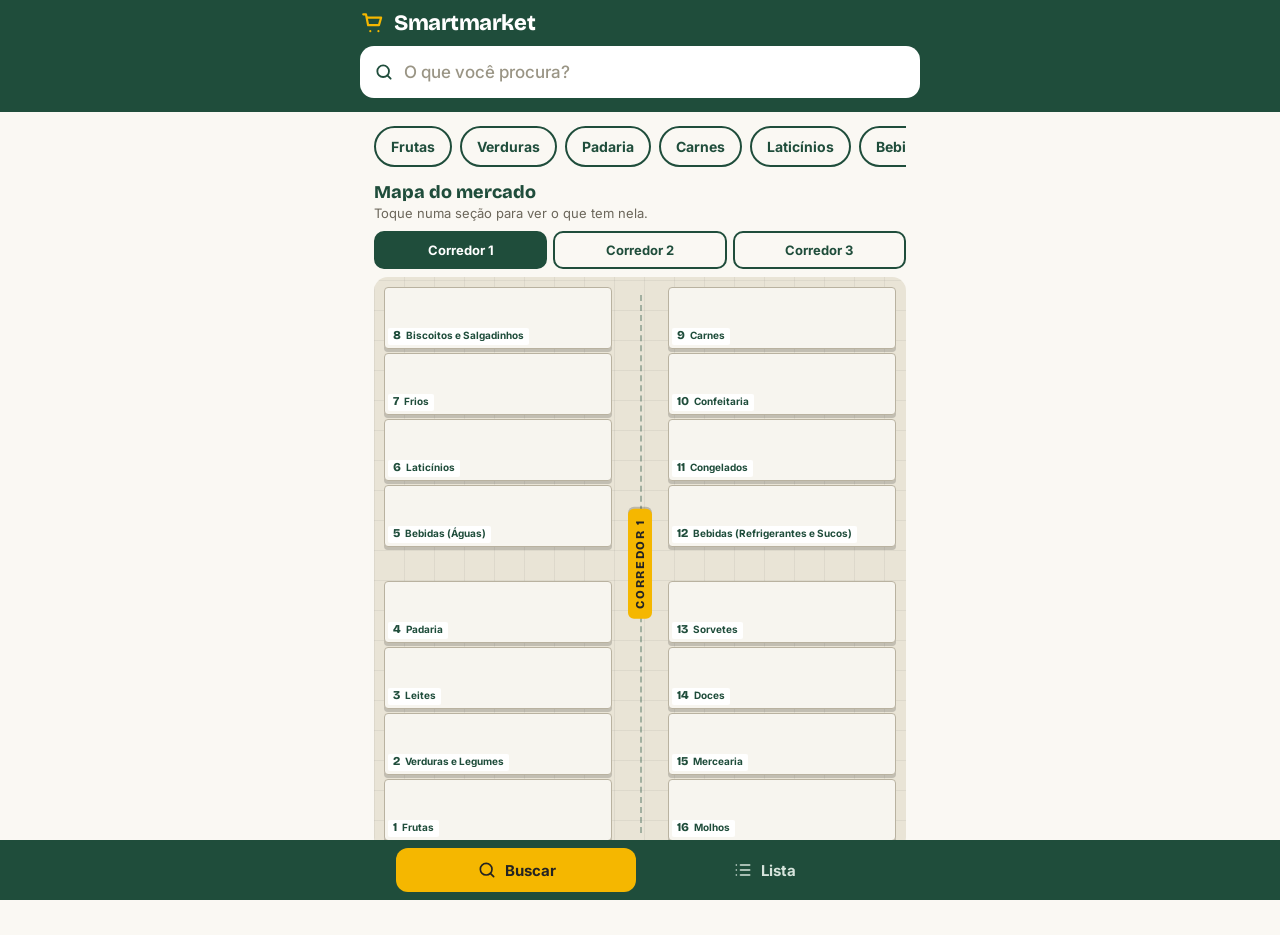
==== index.html @ 287c2c93 "feat: muita coisa" ====
<!DOCTYPE html>
<html lang="pt-BR">

<head>
  <meta charset="UTF-8">
  <meta name="viewport" content="width=device-width, initial-scale=1, viewport-fit=cover">
  <meta name="theme-color" content="#1F4D3B">
  <meta name="description" content="Encontre qualquer produto e a seção certa do mercado.">
  <title>Smartmarket</title>
  <link rel="preconnect" href="https://fonts.googleapis.com">
  <link rel="preconnect" href="https://fonts.gstatic.com" crossorigin>
  <link rel="stylesheet"
    href="https://fonts.googleapis.com/css2?family=Bricolage+Grotesque:wght@600;800&family=Inter:wght@500;600;700&display=swap">
  <link rel="stylesheet" href="css/base.css">
  <link rel="stylesheet" href="css/slyle.css">
</head>

<body>
  <header class="topo">
    <div class="topo-int">
      <div class="marca">
        <svg viewBox="0 0 24 24" aria-hidden="true">
          <path d="M3 4h2.5l2 10h10l2-7H7M9.5 19.5h.01M17 19.5h.01" />
        </svg>
        Smartmarket
      </div>
      <label class="busca">
        <svg viewBox="0 0 24 24" aria-hidden="true">
          <circle cx="11" cy="11" r="7" />
          <path d="m20 20-4-4" />
        </svg>
        <input id="barra-pesquisa" type="search" placeholder="O que você procura?" autocomplete="off"
          enterkeyhint="search" aria-label="Pesquisar produto">
        <button id="limpar" type="button" aria-label="Limpar pesquisa" hidden>×</button>
      </label>
    </div>
  </header>

  <main>
    <section id="atalhos" class="atalhos" aria-label="Atalhos de categorias"></section>
    <section id="resultados" aria-live="polite"></section>
    <section>
      <h2 class="mapa-titulo">Mapa do mercado</h2>
      <p class="mapa-dica">Toque numa seção para ver o que tem nela.</p>
      <div id="tabs"></div>
      <div id="mercado2d"></div>
    </section>
  </main>

  <nav class="tabbar" aria-label="Principal">
    <a href="index.html" aria-current="page">
      <svg viewBox="0 0 24 24" aria-hidden="true">
        <circle cx="11" cy="11" r="7" />
        <path d="m20 20-4-4" />
      </svg>Buscar
    </a>
    <a href="lista.html">
      <svg viewBox="0 0 24 24" aria-hidden="true">
        <path d="M9 6h11M9 12h11M9 18h11M4 6h.01M4 12h.01M4 18h.01" />
      </svg>Lista <span id="badge" hidden></span>
    </a>
  </nav>

  <script src="js/data.js"></script>
  <script src="js/secoes.js"></script>
  <script src="js/nav.js"></script>
  <script src="js/busca.js"></script>
  <script src="js/armazenamento.js"></script>
  <script src="js/script.js"></script>
</body>

</html>
---- css/base.css ----
:root {
  --papel: #FAF8F3;
  --verde-mercado: #1F4D3B;
  --verde-mercado-escuro: #163A2C;
  --amarelo-etiqueta: #F5B700;
  --grafite: #232323;
  --laranja-sinal: #E4572E;
  --cinza-borda: #D9D4C7;
  --fonte-titulo: 'Bricolage Grotesque', 'Inter', system-ui, sans-serif;
  --fonte: 'Inter', system-ui, sans-serif
}

* {
  margin: 0;
  padding: 0;
  box-sizing: border-box
}

[hidden] {
  display: none !important
}

html {
  -webkit-text-size-adjust: 100%
}

body {
  background: var(--papel);
  color: var(--grafite);
  font-family: var(--fonte);
  min-height: 100dvh;
  padding-bottom: calc(84px + env(safe-area-inset-bottom));
  display: flex;
  flex-direction: column;
  align-items: center
}

.tabbar {
  position: fixed;
  left: 0;
  right: 0;
  bottom: 0;
  z-index: 50;
  display: flex;
  justify-content: center;
  gap: 8px;
  padding: 8px 12px calc(8px + env(safe-area-inset-bottom));
  background: var(--verde-mercado)
}

.tabbar a {
  flex: 1;
  max-width: 240px;
  display: flex;
  align-items: center;
  justify-content: center;
  gap: 8px;
  padding: 12px;
  border-radius: 12px;
  color: #d6e4dc;
  text-decoration: none;
  font-weight: 700;
  font-size: 15px
}

.tabbar a[aria-current="page"] {
  background: var(--amarelo-etiqueta);
  color: var(--grafite)
}

.tabbar a:focus-visible {
  outline: 3px solid #fff;
  outline-offset: -3px
}

.tabbar svg {
  width: 20px;
  height: 20px;
  fill: none;
  stroke: currentColor;
  stroke-width: 2;
  stroke-linecap: round;
  stroke-linejoin: round
}

#badge {
  min-width: 22px;
  padding: 1px 7px;
  border-radius: 999px;
  background: var(--laranja-sinal);
  color: #fff;
  font-size: 12px;
  text-align: center
}

@media (prefers-reduced-motion:reduce) {
  * {
    transition: none !important;
    scroll-behavior: auto !important
  }
}
---- css/slyle.css ----
.topo {
  width: 100%;
  position: sticky;
  top: 0;
  z-index: 20;
  background: var(--verde-mercado);
  color: #fff;
  padding: calc(10px + env(safe-area-inset-top)) 14px 14px
}

.topo-int {
  max-width: 560px;
  margin: 0 auto
}

.marca {
  display: flex;
  align-items: center;
  gap: 8px;
  margin-bottom: 10px;
  font: 800 22px var(--fonte-titulo);
  letter-spacing: -.02em
}

.marca svg {
  width: 26px;
  height: 26px;
  stroke: var(--amarelo-etiqueta);
  fill: none;
  stroke-width: 2;
  stroke-linecap: round;
  stroke-linejoin: round
}

.busca {
  display: flex;
  align-items: center;
  gap: 10px;
  height: 52px;
  padding: 0 6px 0 14px;
  background: #fff;
  border-radius: 14px;
  box-shadow: 0 0 0 3px transparent;
  transition: box-shadow .15s
}

.busca:focus-within {
  box-shadow: 0 0 0 3px var(--amarelo-etiqueta)
}

.busca>svg {
  width: 20px;
  height: 20px;
  flex: none;
  stroke: var(--verde-mercado);
  fill: none;
  stroke-width: 2.2;
  stroke-linecap: round
}

#barra-pesquisa {
  flex: 1;
  min-width: 0;
  border: 0;
  outline: 0;
  background: transparent;
  font: 600 17px var(--fonte);
  color: var(--grafite)
}

#barra-pesquisa::placeholder {
  color: #9A9585;
  font-weight: 500
}

#barra-pesquisa::-webkit-search-cancel-button {
  display: none
}

#limpar {
  width: 40px;
  height: 40px;
  border: 0;
  border-radius: 10px;
  background: transparent;
  font-size: 24px;
  color: #6B665A;
  cursor: pointer
}

main {
  width: 100%;
  max-width: 560px;
  padding: 14px 14px 0
}

.atalhos {
  display: flex;
  gap: 8px;
  overflow-x: auto;
  padding-bottom: 14px;
  scrollbar-width: none
}

.atalhos button {
  flex: none;
  padding: 10px 15px;
  border: 2px solid var(--verde-mercado);
  border-radius: 999px;
  background: transparent;
  color: var(--verde-mercado);
  font: 700 14px var(--fonte);
  cursor: pointer
}

#resultados {
  display: flex;
  flex-direction: column;
  gap: 14px;
  margin-bottom: 20px;
  scroll-margin-top: 130px
}

#resultados:empty {
  display: none
}

.info-busca {
  font-size: 13px;
  color: #6B665A
}

.vazio {
  padding: 24px 12px;
  text-align: center;
  color: #6B665A;
  line-height: 1.5
}

.grupo {
  background: #fff;
  border: 1px solid var(--cinza-borda);
  border-radius: 14px;
  overflow: hidden
}

.placa {
  display: flex;
  align-items: stretch;
  width: 100%;
  border: 0;
  background: var(--amarelo-etiqueta);
  color: var(--grafite);
  text-align: left;
  font: inherit;
  cursor: pointer
}

.placa-num {
  display: grid;
  place-items: center;
  min-width: 64px;
  background: var(--grafite);
  color: var(--amarelo-etiqueta);
  font: 800 30px var(--fonte-titulo)
}

.placa-txt {
  flex: 1;
  display: flex;
  flex-direction: column;
  justify-content: center;
  padding: 10px 12px
}

.placa-txt b {
  font: 800 17px var(--fonte-titulo)
}

.placa-txt small {
  font-size: 12px;
  font-weight: 600
}

.placa-mapa {
  align-self: center;
  padding: 0 12px;
  font-size: 12px;
  font-weight: 700;
  text-decoration: underline
}

.grupo ul {
  list-style: none
}

.grupo li {
  display: flex;
  align-items: center;
  gap: 10px;
  padding: 10px 10px 10px 14px;
  border-top: 1px solid var(--cinza-borda)
}

.grupo li:first-child {
  border-top: 0
}

.nome {
  flex: 1;
  font-size: 15px;
  font-weight: 600;
  line-height: 1.3
}

.preco {
  font-size: 14px;
  font-weight: 700;
  color: var(--verde-mercado);
  white-space: nowrap
}

.add {
  flex: none;
  width: 44px;
  height: 44px;
  border: 2px solid var(--verde-mercado);
  border-radius: 12px;
  background: transparent;
  color: var(--verde-mercado);
  font-size: 24px;
  line-height: 1;
  cursor: pointer
}

.add[aria-pressed="true"] {
  background: var(--verde-mercado);
  color: #fff
}

.placa:focus-visible,
.add:focus-visible,
.atalhos button:focus-visible,
#tabs button:focus-visible,
.secao:focus-visible,
#limpar:focus-visible {
  outline: 3px solid var(--amarelo-etiqueta);
  outline-offset: 2px
}

.mapa-titulo {
  font: 800 18px var(--fonte-titulo);
  color: var(--verde-mercado)
}

.mapa-dica {
  margin: 2px 0 10px;
  font-size: 13px;
  color: #6B665A
}

#tabs {
  display: flex;
  gap: 6px;
  margin-bottom: 8px
}

#tabs button {
  flex: 1;
  padding: 9px 0;
  border: 2px solid var(--verde-mercado);
  border-radius: 10px;
  background: transparent;
  color: var(--verde-mercado);
  font: 700 13px var(--fonte);
  cursor: pointer
}

#tabs button.ativo {
  background: var(--verde-mercado);
  color: #fff
}

#mercado2d {
  display: flex;
  overflow-x: auto;
  scroll-snap-type: x mandatory;
  scroll-behavior: smooth;
  scrollbar-width: none;
  border-radius: 14px;
  background: #EFEBDF
}

/* Resultados ao longo da linha do corredor (mesma linha tracejada do mapa) */
.trecho {
  position: relative;
  display: flex;
  flex-direction: column;
  gap: 12px;
  padding-left: 18px
}

.trecho::before {
  content: "";
  position: absolute;
  left: 5px;
  top: 28px;
  bottom: 0;
  border-left: 2px dashed var(--cinza-borda)
}

.trecho-nome {
  width: max-content;
  margin-left: -6px;
  padding: 5px 14px;
  border-radius: 999px;
  background: var(--verde-mercado);
  color: #fff;
  font: 800 13px var(--fonte-titulo);
  letter-spacing: .06em
}

.secao.selecionada::before {
  content: attr(data-qtd);
  position: absolute;
  top: -8px;
  right: -8px;
  display: grid;
  place-items: center;
  min-width: 22px;
  height: 22px;
  padding: 0 5px;
  border-radius: 11px;
  background: var(--amarelo-etiqueta);
  color: var(--grafite);
  font: 800 12px var(--fonte)
}

/* Mapa: o corredor visto de cima, com piso, prateleiras cheias de produtos e etiquetas */
.gondula {
  flex: none;
  width: 100%;
  scroll-snap-align: start;
  display: grid;
  grid-template-columns: 1fr 48px 1fr;
  gap: 4px;
  padding: 10px;
  background: repeating-linear-gradient(0deg, rgba(35, 35, 35, .06) 0 1px, transparent 1px 30px), repeating-linear-gradient(90deg, rgba(35, 35, 35, .06) 0 1px, transparent 1px 30px), #E9E4D6
}

.coluna {
  display: grid;
  grid-template-rows: repeat(4, 62px) 26px repeat(4, 62px);
  gap: 4px
}

.corredor {
  position: relative;
  display: grid;
  place-items: center
}

.corredor::before {
  content: "";
  position: absolute;
  top: 8px;
  bottom: 8px;
  left: 50%;
  border-left: 2px dashed rgba(31, 77, 59, .35)
}

.corredor span {
  position: relative;
  writing-mode: vertical-rl;
  transform: rotate(180deg);
  padding: 10px 5px;
  border-radius: 6px;
  background: var(--amarelo-etiqueta);
  color: var(--grafite);
  font: 800 12px var(--fonte-titulo);
  letter-spacing: .14em;
  box-shadow: 0 2px 0 rgba(0, 0, 0, .2)
}

.secao {
  position: relative;
  display: flex;
  flex-direction: column;
  padding: 3px;
  border: 1px solid #b9b2a0;
  border-radius: 4px;
  background: #F7F5EF;
  box-shadow: 0 3px 0 rgba(35, 35, 35, .2);
  font-family: var(--fonte);
  text-align: left;
  cursor: pointer;
  transition: transform .2s, background-color .2s, box-shadow .2s
}

.produtos {
  --a: hsl(var(--h) 62% 46%);
  --b: hsl(calc(var(--h) + 35) 72% 64%);
  --c: hsl(var(--h) 45% 82%);
  flex: 1;
  border-radius: 2px;
  background:
    linear-gradient(#7a705d 0 0) 0 33%/100% 3px no-repeat,
    linear-gradient(#7a705d 0 0) 0 67%/100% 3px no-repeat,
    repeating-linear-gradient(90deg, var(--a) 0 var(--w), transparent 0 calc(var(--w) + 2px), var(--b) 0 calc(var(--w)*2 + 2px), transparent 0 calc(var(--w)*2 + 4px)) 0 0/100% 30% no-repeat,
    repeating-linear-gradient(90deg, var(--b) 0 calc(var(--w) + 2px), transparent 0 calc(var(--w) + 4px), var(--a) 0 calc(var(--w)*2 + 4px), transparent 0 calc(var(--w)*2 + 6px)) 0 50%/100% 30% no-repeat,
    repeating-linear-gradient(90deg, var(--c) 0 var(--w), transparent 0 calc(var(--w) + 1px), var(--a) 0 calc(var(--w)*2 + 1px), transparent 0 calc(var(--w)*2 + 3px)) 0 100%/100% 30% no-repeat
}

.etiqueta {
  display: flex;
  align-items: baseline;
  gap: 5px;
  min-width: 0;
  height: 17px;
  margin-top: 3px;
  padding: 0 5px;
  border-radius: 2px;
  background: #fff;
  color: var(--verde-mercado)
}

.etiqueta b {
  font: 800 12px var(--fonte-titulo)
}

.etiqueta small {
  overflow: hidden;
  font-size: 10px;
  font-weight: 700;
  white-space: nowrap;
  text-overflow: ellipsis
}

.secao.vazia {
  opacity: .55;
  cursor: default
}

.secao.vazia .produtos {
  background: linear-gradient(#cfc8b6 0 0) 0 33%/100% 3px no-repeat, linear-gradient(#cfc8b6 0 0) 0 67%/100% 3px no-repeat
}

.secao.na-lista::after {
  content: "";
  position: absolute;
  top: -5px;
  left: -5px;
  width: 12px;
  height: 12px;
  border: 2px solid #fff;
  border-radius: 50%;
  background: var(--amarelo-etiqueta);
  box-shadow: 0 1px 3px rgba(0, 0, 0, .3)
}

.secao.selecionada {
  z-index: 2;
  transform: scale(1.06);
  border-color: var(--verde-mercado);
  background: var(--verde-mercado);
  box-shadow: 0 0 0 3px rgba(245, 183, 0, .75), 0 10px 18px rgba(31, 77, 59, .35)
}

.secao.selecionada .etiqueta {
  background: var(--amarelo-etiqueta);
  color: var(--grafite)
}
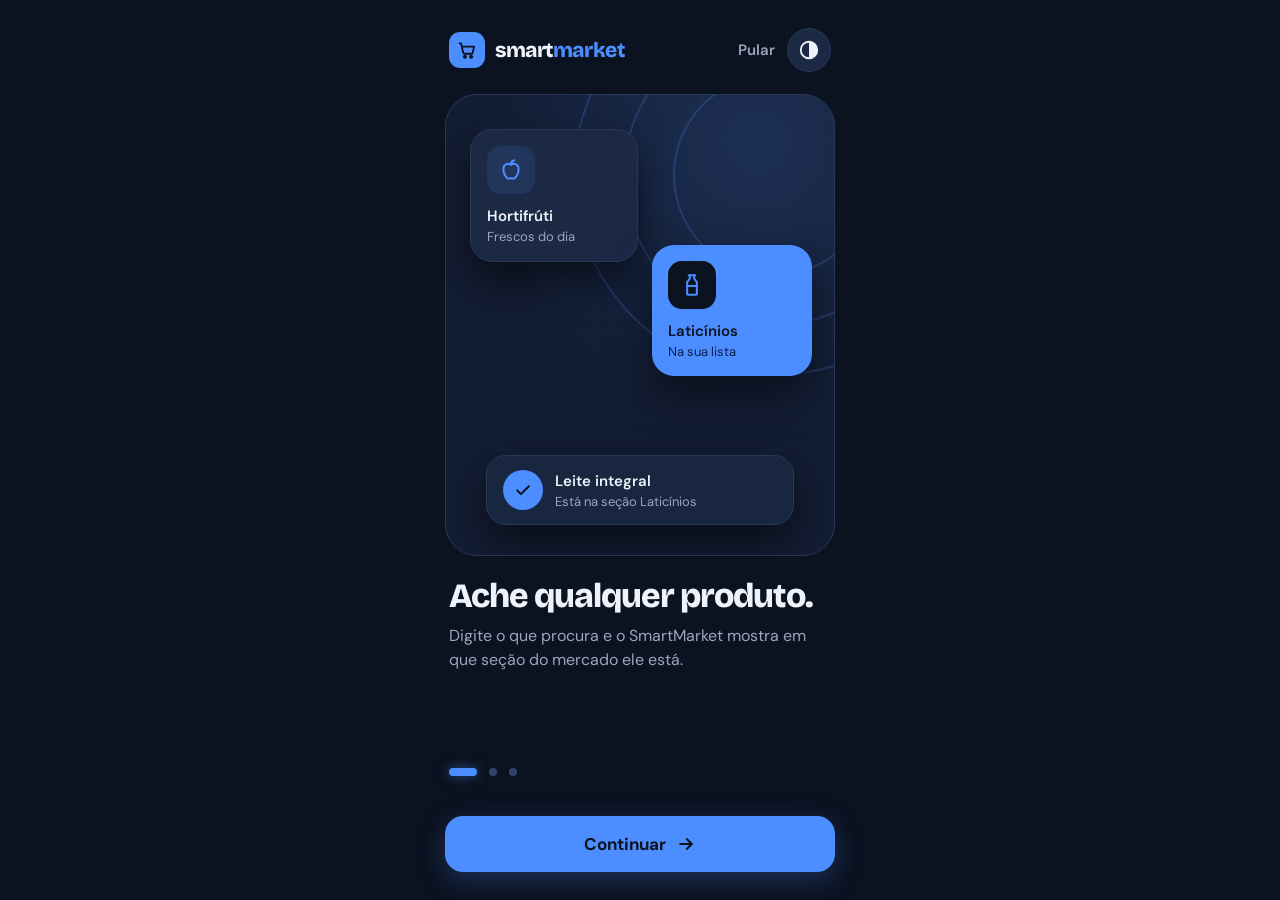
==== commit b32c7f1d: "segue algumas pequenas alterações Tela de boas-vindas Novo visual escuro azul-noite Botão para volta" ====
--- a/index.html
+++ b/index.html
@@ -1,10 +1,11 @@
 <!DOCTYPE html>
 <html lang="pt-BR">
 
-<head>
+ <head>
   <meta charset="UTF-8">
+  <script>try{if(!localStorage.getItem('smartmarket-boas-vindas'))location.replace('boas-vindas.html')}catch(e){}</script>
   <meta name="viewport" content="width=device-width, initial-scale=1, viewport-fit=cover">
-  <meta name="theme-color" content="#1F4D3B">
+  <meta name="theme-color" content="#0B0F0D">
   <meta name="description" content="Encontre qualquer produto e a seção certa do mercado.">
   <title>Smartmarket</title>
   <link rel="preconnect" href="https://fonts.googleapis.com">
@@ -13,6 +14,8 @@
     href="https://fonts.googleapis.com/css2?family=Bricolage+Grotesque:wght@600;800&family=Inter:wght@500;600;700&display=swap">
   <link rel="stylesheet" href="css/base.css">
   <link rel="stylesheet" href="css/slyle.css">
+  <link rel="stylesheet" href="css/contraste.css">
+  <script src="js/contraste.js"></script>
 </head>
 
 <body>
@@ -48,6 +51,11 @@
   </main>
 
   <nav class="tabbar" aria-label="Principal">
+        <a href="boas-vindas.html">
+      <svg viewBox="0 0 24 24" aria-hidden="true">
+        <path d="M3 10.5 12 3l9 7.5M5 9v11h5v-6h4v6h5V9" />
+      </svg>Início
+    </a>
     <a href="index.html" aria-current="page">
       <svg viewBox="0 0 24 24" aria-hidden="true">
         <circle cx="11" cy="11" r="7" />
--- a/css/base.css
+++ b/css/base.css
@@ -1,11 +1,29 @@
+/* ===== SmartMarket — base (tema escuro) ===== */
+
 :root {
-  --papel: #FAF8F3;
-  --verde-mercado: #1F4D3B;
-  --verde-mercado-escuro: #163A2C;
-  --amarelo-etiqueta: #F5B700;
-  --grafite: #232323;
-  --laranja-sinal: #E4572E;
-  --cinza-borda: #D9D4C7;
+  color-scheme: dark;
+
+  /* Tema escuro */
+  --fundo: #0B1220;
+  --superficie: #131D33;
+  --superficie-2: #1C2944;
+  --borda: #2A3858;
+  --texto: #EEF2FA;
+  --texto-suave: #9AA6BF;
+  --destaque: #4C8DFF;
+  --destaque-forte: #6BA1FF;
+  --sobre-destaque: #0B1220;
+  --alerta: #FF6B4A;
+
+  /* Nomes antigos, mantidos para os outros CSS continuarem funcionando */
+  --papel: var(--fundo);
+  --verde-mercado: var(--superficie);
+  --verde-mercado-escuro: var(--superficie-2);
+  --amarelo-etiqueta: var(--destaque);
+  --grafite: var(--texto);
+  --laranja-sinal: var(--alerta);
+  --cinza-borda: var(--borda);
+
   --fonte-titulo: 'Bricolage Grotesque', 'Inter', system-ui, sans-serif;
   --fonte: 'Inter', system-ui, sans-serif
 }
@@ -21,20 +39,32 @@
 }
 
 html {
-  -webkit-text-size-adjust: 100%
+  -webkit-text-size-adjust: 100%;
+  text-size-adjust: 100%;
+  /* Mesma cor do fundo: evita a faixa branca ao "puxar" a página no iPhone */
+  background: var(--fundo);
+  /* Tira o quadrado azul que o Android mostra ao tocar em botões */
+  -webkit-tap-highlight-color: transparent
 }
 
 body {
-  background: var(--papel);
-  color: var(--grafite);
+  background: var(--fundo);
+  color: var(--texto);
   font-family: var(--fonte);
   min-height: 100dvh;
-  padding-bottom: calc(84px + env(safe-area-inset-bottom));
+  padding-bottom: calc(96px + env(safe-area-inset-bottom));
   display: flex;
   flex-direction: column;
-  align-items: center
+  align-items: center;
+  -webkit-font-smoothing: antialiased
 }
 
+::selection {
+  background: var(--destaque);
+  color: var(--sobre-destaque)
+}
+
+/* Barra de navegação inferior */
 .tabbar {
   position: fixed;
   left: 0;
@@ -43,39 +73,55 @@
   z-index: 50;
   display: flex;
   justify-content: center;
-  gap: 8px;
+  gap: 6px;
   padding: 8px 12px calc(8px + env(safe-area-inset-bottom));
-  background: var(--verde-mercado)
+  background: rgba(19, 29, 51, 0.88);
+  border-top: 1px solid var(--borda);
+  backdrop-filter: blur(14px);
+  -webkit-backdrop-filter: blur(14px)
 }
 
 .tabbar a {
+  position: relative;
   flex: 1;
-  max-width: 240px;
+  max-width: 200px;
   display: flex;
+  flex-direction: column;
   align-items: center;
   justify-content: center;
-  gap: 8px;
-  padding: 12px;
-  border-radius: 12px;
-  color: #d6e4dc;
+  gap: 4px;
+  min-height: 56px;
+  padding: 8px 6px;
+  border-radius: 14px;
+  color: var(--texto-suave);
   text-decoration: none;
-  font-weight: 700;
-  font-size: 15px
+  font-weight: 600;
+  font-size: 13px;
+  transition: color .2s ease, background .2s ease
+}
+
+/* Só em aparelhos com mouse: no celular o hover "gruda" depois do toque */
+@media (hover: hover) {
+  .tabbar a:hover {
+    color: var(--texto);
+    background: var(--superficie-2)
+  }
 }
 
 .tabbar a[aria-current="page"] {
-  background: var(--amarelo-etiqueta);
-  color: var(--grafite)
+  background: var(--destaque);
+  color: var(--sobre-destaque);
+  box-shadow: 0 6px 22px rgba(76, 141, 255, 0.25)
 }
 
 .tabbar a:focus-visible {
-  outline: 3px solid #fff;
-  outline-offset: -3px
+  outline: 3px solid var(--destaque);
+  outline-offset: 2px
 }
 
 .tabbar svg {
-  width: 20px;
-  height: 20px;
+  width: 22px;
+  height: 22px;
   fill: none;
   stroke: currentColor;
   stroke-width: 2;
@@ -83,14 +129,34 @@
   stroke-linejoin: round
 }
 
+/* Em telas largas, ícone e texto lado a lado */
+@media (min-width: 600px) {
+  .tabbar a {
+    flex-direction: row;
+    gap: 8px;
+    font-size: 15px
+  }
+}
+
 #badge {
-  min-width: 22px;
-  padding: 1px 7px;
+  position: absolute;
+  top: 4px;
+  left: calc(50% + 6px);
+  min-width: 20px;
+  padding: 1px 6px;
   border-radius: 999px;
-  background: var(--laranja-sinal);
+  background: var(--alerta);
   color: #fff;
-  font-size: 12px;
-  text-align: center
+  font-size: 11px;
+  font-weight: 700;
+  text-align: center;
+  line-height: 18px
+}
+
+@media (min-width: 600px) {
+  #badge {
+    position: static
+  }
 }
 
 @media (prefers-reduced-motion:reduce) {
@@ -98,4 +164,4 @@
     transition: none !important;
     scroll-behavior: auto !important
   }
-}+}
--- a/css/slyle.css
+++ b/css/slyle.css
@@ -1,11 +1,16 @@
+/* ===== SmartMarket — busca e mapa (tema escuro) ===== */
+
 .topo {
   width: 100%;
   position: sticky;
   top: 0;
   z-index: 20;
-  background: var(--verde-mercado);
-  color: #fff;
-  padding: calc(10px + env(safe-area-inset-top)) 14px 14px
+  background: rgba(11, 18, 32, 0.86);
+  border-bottom: 1px solid var(--borda);
+  backdrop-filter: blur(14px);
+  -webkit-backdrop-filter: blur(14px);
+  color: var(--texto);
+  padding: calc(12px + env(safe-area-inset-top)) 14px 14px
 }
 
 .topo-int {
@@ -17,7 +22,7 @@
   display: flex;
   align-items: center;
   gap: 8px;
-  margin-bottom: 10px;
+  margin-bottom: 12px;
   font: 800 22px var(--fonte-titulo);
   letter-spacing: -.02em
 }
@@ -25,7 +30,7 @@
 .marca svg {
   width: 26px;
   height: 26px;
-  stroke: var(--amarelo-etiqueta);
+  stroke: var(--destaque);
   fill: none;
   stroke-width: 2;
   stroke-linecap: round;
@@ -38,38 +43,46 @@
   gap: 10px;
   height: 52px;
   padding: 0 6px 0 14px;
-  background: #fff;
+  background: var(--superficie-2);
+  border: 1px solid var(--borda);
   border-radius: 14px;
   box-shadow: 0 0 0 3px transparent;
-  transition: box-shadow .15s
+  transition: box-shadow .15s, border-color .15s
 }
 
 .busca:focus-within {
-  box-shadow: 0 0 0 3px var(--amarelo-etiqueta)
+  border-color: var(--destaque);
+  box-shadow: 0 0 0 3px rgba(76, 141, 255, .25)
 }
 
 .busca>svg {
   width: 20px;
   height: 20px;
   flex: none;
-  stroke: var(--verde-mercado);
+  stroke: var(--texto-suave);
   fill: none;
   stroke-width: 2.2;
   stroke-linecap: round
 }
 
+.busca:focus-within>svg {
+  stroke: var(--destaque)
+}
+
 #barra-pesquisa {
+  -webkit-appearance: none;
+  appearance: none;
   flex: 1;
   min-width: 0;
   border: 0;
   outline: 0;
   background: transparent;
   font: 600 17px var(--fonte);
-  color: var(--grafite)
+  color: var(--texto)
 }
 
 #barra-pesquisa::placeholder {
-  color: #9A9585;
+  color: #7D8AA6;
   font-weight: 500
 }
 
@@ -84,41 +97,64 @@
   border-radius: 10px;
   background: transparent;
   font-size: 24px;
-  color: #6B665A;
+  color: var(--texto-suave);
   cursor: pointer
+}
+
+#limpar:hover {
+  background: var(--superficie);
+  color: var(--texto)
 }
 
 main {
   width: 100%;
   max-width: 560px;
-  padding: 14px 14px 0
-}
-
+  padding: 16px 14px 0
+}
+
+/* Atalhos de categoria */
 .atalhos {
   display: flex;
   gap: 8px;
   overflow-x: auto;
-  padding-bottom: 14px;
+  padding-bottom: 16px;
   scrollbar-width: none
 }
 
 .atalhos button {
   flex: none;
-  padding: 10px 15px;
-  border: 2px solid var(--verde-mercado);
+  padding: 10px 16px;
+  border: 1px solid var(--borda);
   border-radius: 999px;
-  background: transparent;
-  color: var(--verde-mercado);
-  font: 700 14px var(--fonte);
-  cursor: pointer
-}
-
+  background: var(--superficie);
+  color: var(--texto);
+  font: 600 14px var(--fonte);
+  cursor: pointer;
+  transition: border-color .15s, color .15s, background .15s
+}
+
+@media (hover: hover) {
+  .atalhos button:hover {
+    border-color: var(--destaque);
+    color: var(--destaque)
+  }
+}
+
+/* Celulares pequenos (ex.: iPhone SE, Androids compactos) */
+@media (max-width: 360px) {
+  .marca { font-size: 20px }
+  .atalhos button { padding: 9px 13px; font-size: 13px }
+  .coluna { grid-template-rows: repeat(4, 56px) 24px repeat(4, 56px) }
+  .gondula { grid-template-columns: 1fr 40px 1fr; padding: 8px }
+}
+
+/* Resultados */
 #resultados {
   display: flex;
   flex-direction: column;
   gap: 14px;
-  margin-bottom: 20px;
-  scroll-margin-top: 130px
+  margin-bottom: 24px;
+  scroll-margin-top: 140px
 }
 
 #resultados:empty {
@@ -127,20 +163,20 @@
 
 .info-busca {
   font-size: 13px;
-  color: #6B665A
+  color: var(--texto-suave)
 }
 
 .vazio {
   padding: 24px 12px;
   text-align: center;
-  color: #6B665A;
+  color: var(--texto-suave);
   line-height: 1.5
 }
 
 .grupo {
-  background: #fff;
-  border: 1px solid var(--cinza-borda);
-  border-radius: 14px;
+  background: var(--superficie);
+  border: 1px solid var(--borda);
+  border-radius: 16px;
   overflow: hidden
 }
 
@@ -149,8 +185,8 @@
   align-items: stretch;
   width: 100%;
   border: 0;
-  background: var(--amarelo-etiqueta);
-  color: var(--grafite);
+  background: var(--destaque);
+  color: var(--sobre-destaque);
   text-align: left;
   font: inherit;
   cursor: pointer
@@ -160,8 +196,8 @@
   display: grid;
   place-items: center;
   min-width: 64px;
-  background: var(--grafite);
-  color: var(--amarelo-etiqueta);
+  background: var(--sobre-destaque);
+  color: var(--destaque);
   font: 800 30px var(--fonte-titulo)
 }
 
@@ -199,7 +235,7 @@
   align-items: center;
   gap: 10px;
   padding: 10px 10px 10px 14px;
-  border-top: 1px solid var(--cinza-borda)
+  border-top: 1px solid var(--borda)
 }
 
 .grupo li:first-child {
@@ -216,7 +252,7 @@
 .preco {
   font-size: 14px;
   font-weight: 700;
-  color: var(--verde-mercado);
+  color: var(--destaque);
   white-space: nowrap
 }
 
@@ -224,18 +260,24 @@
   flex: none;
   width: 44px;
   height: 44px;
-  border: 2px solid var(--verde-mercado);
+  border: 1px solid var(--borda);
   border-radius: 12px;
-  background: transparent;
-  color: var(--verde-mercado);
+  background: var(--superficie-2);
+  color: var(--destaque);
   font-size: 24px;
   line-height: 1;
-  cursor: pointer
+  cursor: pointer;
+  transition: background .15s, color .15s, border-color .15s
+}
+
+.add:hover {
+  border-color: var(--destaque)
 }
 
 .add[aria-pressed="true"] {
-  background: var(--verde-mercado);
-  color: #fff
+  background: var(--destaque);
+  border-color: var(--destaque);
+  color: var(--sobre-destaque)
 }
 
 .placa:focus-visible,
@@ -244,41 +286,52 @@
 #tabs button:focus-visible,
 .secao:focus-visible,
 #limpar:focus-visible {
-  outline: 3px solid var(--amarelo-etiqueta);
+  outline: 3px solid var(--destaque);
   outline-offset: 2px
 }
 
+/* Mapa */
 .mapa-titulo {
-  font: 800 18px var(--fonte-titulo);
-  color: var(--verde-mercado)
+  font: 800 20px var(--fonte-titulo);
+  letter-spacing: -.01em;
+  color: var(--texto)
 }
 
 .mapa-dica {
-  margin: 2px 0 10px;
+  margin: 4px 0 12px;
   font-size: 13px;
-  color: #6B665A
+  color: var(--texto-suave)
 }
 
 #tabs {
   display: flex;
   gap: 6px;
-  margin-bottom: 8px
+  margin-bottom: 10px;
+  padding: 4px;
+  border-radius: 14px;
+  background: var(--superficie);
+  border: 1px solid var(--borda)
 }
 
 #tabs button {
   flex: 1;
-  padding: 9px 0;
-  border: 2px solid var(--verde-mercado);
+  padding: 10px 0;
+  border: 0;
   border-radius: 10px;
   background: transparent;
-  color: var(--verde-mercado);
+  color: var(--texto-suave);
   font: 700 13px var(--fonte);
-  cursor: pointer
+  cursor: pointer;
+  transition: background .15s, color .15s
+}
+
+#tabs button:hover {
+  color: var(--texto)
 }
 
 #tabs button.ativo {
-  background: var(--verde-mercado);
-  color: #fff
+  background: var(--destaque);
+  color: var(--sobre-destaque)
 }
 
 #mercado2d {
@@ -287,8 +340,9 @@
   scroll-snap-type: x mandatory;
   scroll-behavior: smooth;
   scrollbar-width: none;
-  border-radius: 14px;
-  background: #EFEBDF
+  border-radius: 16px;
+  border: 1px solid var(--borda);
+  background: var(--superficie)
 }
 
 /* Resultados ao longo da linha do corredor (mesma linha tracejada do mapa) */
@@ -306,7 +360,7 @@
   left: 5px;
   top: 28px;
   bottom: 0;
-  border-left: 2px dashed var(--cinza-borda)
+  border-left: 2px dashed rgba(76, 141, 255, .3)
 }
 
 .trecho-nome {
@@ -314,8 +368,9 @@
   margin-left: -6px;
   padding: 5px 14px;
   border-radius: 999px;
-  background: var(--verde-mercado);
-  color: #fff;
+  background: var(--superficie-2);
+  border: 1px solid var(--borda);
+  color: var(--destaque);
   font: 800 13px var(--fonte-titulo);
   letter-spacing: .06em
 }
@@ -331,8 +386,8 @@
   height: 22px;
   padding: 0 5px;
   border-radius: 11px;
-  background: var(--amarelo-etiqueta);
-  color: var(--grafite);
+  background: var(--destaque);
+  color: var(--sobre-destaque);
   font: 800 12px var(--fonte)
 }
 
@@ -345,7 +400,10 @@
   grid-template-columns: 1fr 48px 1fr;
   gap: 4px;
   padding: 10px;
-  background: repeating-linear-gradient(0deg, rgba(35, 35, 35, .06) 0 1px, transparent 1px 30px), repeating-linear-gradient(90deg, rgba(35, 35, 35, .06) 0 1px, transparent 1px 30px), #E9E4D6
+  background:
+    repeating-linear-gradient(0deg, rgba(255, 255, 255, .035) 0 1px, transparent 1px 30px),
+    repeating-linear-gradient(90deg, rgba(255, 255, 255, .035) 0 1px, transparent 1px 30px),
+    #0E1628
 }
 
 .coluna {
@@ -366,7 +424,7 @@
   top: 8px;
   bottom: 8px;
   left: 50%;
-  border-left: 2px dashed rgba(31, 77, 59, .35)
+  border-left: 2px dashed rgba(76, 141, 255, .3)
 }
 
 .corredor span {
@@ -375,11 +433,11 @@
   transform: rotate(180deg);
   padding: 10px 5px;
   border-radius: 6px;
-  background: var(--amarelo-etiqueta);
-  color: var(--grafite);
+  background: var(--destaque);
+  color: var(--sobre-destaque);
   font: 800 12px var(--fonte-titulo);
   letter-spacing: .14em;
-  box-shadow: 0 2px 0 rgba(0, 0, 0, .2)
+  box-shadow: 0 0 14px rgba(76, 141, 255, .3)
 }
 
 .secao {
@@ -387,25 +445,30 @@
   display: flex;
   flex-direction: column;
   padding: 3px;
-  border: 1px solid #b9b2a0;
-  border-radius: 4px;
-  background: #F7F5EF;
-  box-shadow: 0 3px 0 rgba(35, 35, 35, .2);
+  border: 1px solid #2E3D5E;
+  border-radius: 5px;
+  background: var(--superficie-2);
+  box-shadow: 0 3px 0 rgba(0, 0, 0, .5);
   font-family: var(--fonte);
   text-align: left;
+  color: var(--texto);
   cursor: pointer;
-  transition: transform .2s, background-color .2s, box-shadow .2s
+  transition: transform .2s, background-color .2s, box-shadow .2s, border-color .2s
+}
+
+.secao:hover {
+  border-color: #45567A
 }
 
 .produtos {
-  --a: hsl(var(--h) 62% 46%);
-  --b: hsl(calc(var(--h) + 35) 72% 64%);
-  --c: hsl(var(--h) 45% 82%);
+  --a: hsl(var(--h) 62% 50%);
+  --b: hsl(calc(var(--h) + 35) 72% 62%);
+  --c: hsl(var(--h) 40% 72%);
   flex: 1;
   border-radius: 2px;
   background:
-    linear-gradient(#7a705d 0 0) 0 33%/100% 3px no-repeat,
-    linear-gradient(#7a705d 0 0) 0 67%/100% 3px no-repeat,
+    linear-gradient(#33426A 0 0) 0 33%/100% 3px no-repeat,
+    linear-gradient(#33426A 0 0) 0 67%/100% 3px no-repeat,
     repeating-linear-gradient(90deg, var(--a) 0 var(--w), transparent 0 calc(var(--w) + 2px), var(--b) 0 calc(var(--w)*2 + 2px), transparent 0 calc(var(--w)*2 + 4px)) 0 0/100% 30% no-repeat,
     repeating-linear-gradient(90deg, var(--b) 0 calc(var(--w) + 2px), transparent 0 calc(var(--w) + 4px), var(--a) 0 calc(var(--w)*2 + 4px), transparent 0 calc(var(--w)*2 + 6px)) 0 50%/100% 30% no-repeat,
     repeating-linear-gradient(90deg, var(--c) 0 var(--w), transparent 0 calc(var(--w) + 1px), var(--a) 0 calc(var(--w)*2 + 1px), transparent 0 calc(var(--w)*2 + 3px)) 0 100%/100% 30% no-repeat
@@ -419,13 +482,14 @@
   height: 17px;
   margin-top: 3px;
   padding: 0 5px;
-  border-radius: 2px;
-  background: #fff;
-  color: var(--verde-mercado)
+  border-radius: 3px;
+  background: var(--fundo);
+  color: var(--texto)
 }
 
 .etiqueta b {
-  font: 800 12px var(--fonte-titulo)
+  font: 800 12px var(--fonte-titulo);
+  color: var(--destaque)
 }
 
 .etiqueta small {
@@ -437,12 +501,14 @@
 }
 
 .secao.vazia {
-  opacity: .55;
+  opacity: .45;
   cursor: default
 }
 
 .secao.vazia .produtos {
-  background: linear-gradient(#cfc8b6 0 0) 0 33%/100% 3px no-repeat, linear-gradient(#cfc8b6 0 0) 0 67%/100% 3px no-repeat
+  background:
+    linear-gradient(#24304C 0 0) 0 33%/100% 3px no-repeat,
+    linear-gradient(#24304C 0 0) 0 67%/100% 3px no-repeat
 }
 
 .secao.na-lista::after {
@@ -452,21 +518,25 @@
   left: -5px;
   width: 12px;
   height: 12px;
-  border: 2px solid #fff;
+  border: 2px solid var(--fundo);
   border-radius: 50%;
-  background: var(--amarelo-etiqueta);
-  box-shadow: 0 1px 3px rgba(0, 0, 0, .3)
+  background: var(--destaque);
+  box-shadow: 0 0 8px rgba(76, 141, 255, .6)
 }
 
 .secao.selecionada {
   z-index: 2;
   transform: scale(1.06);
-  border-color: var(--verde-mercado);
-  background: var(--verde-mercado);
-  box-shadow: 0 0 0 3px rgba(245, 183, 0, .75), 0 10px 18px rgba(31, 77, 59, .35)
+  border-color: var(--destaque);
+  background: var(--superficie);
+  box-shadow: 0 0 0 2px var(--destaque), 0 10px 24px rgba(76, 141, 255, .25)
 }
 
 .secao.selecionada .etiqueta {
-  background: var(--amarelo-etiqueta);
-  color: var(--grafite)
-}+  background: var(--destaque);
+  color: var(--sobre-destaque)
+}
+
+.secao.selecionada .etiqueta b {
+  color: var(--sobre-destaque)
+}
--- a/css/contraste.css
+++ b/css/contraste.css
@@ -0,0 +1,216 @@
+/* ===== SmartMarket — alto contraste ===== */
+/* Carregue DEPOIS dos outros CSS da página. */
+
+/* ---------- O botão ---------- */
+.botao-contraste {
+  position: fixed;
+  top: calc(10px + env(safe-area-inset-top));
+  right: 12px;
+  z-index: 60;
+  width: 44px;
+  height: 44px;
+  display: grid;
+  place-items: center;
+  padding: 0;
+  border: 1px solid var(--borda, #2A3858);
+  border-radius: 50%;
+  background: var(--superficie-2, #1C2944);
+  color: var(--texto, #EEF2FA);
+  cursor: pointer;
+  transition: background .15s, color .15s, border-color .15s
+}
+
+.botao-contraste:hover {
+  border-color: var(--destaque, #4C8DFF)
+}
+
+.botao-contraste[aria-pressed="true"] {
+  background: var(--destaque, #4C8DFF);
+  border-color: var(--destaque, #4C8DFF);
+  color: var(--sobre-destaque, #0B1220)
+}
+
+.botao-contraste:focus-visible {
+  outline: 3px solid var(--destaque, #4C8DFF);
+  outline-offset: 3px
+}
+
+/* Quando a página reserva um lugar para ele (ex.: tela de boas-vindas) */
+.botao-contraste--no-lugar {
+  position: static
+}
+
+/* ---------- Tema de alto contraste ---------- */
+html.alto-contraste {
+  --fundo: #000;
+  --superficie: #000;
+  --superficie-2: #000;
+  --borda: #FFF;
+  --texto: #FFF;
+  --texto-suave: #FFF;
+  --destaque: #FFE600;
+  --destaque-forte: #FFE600;
+  --sobre-destaque: #000;
+  --alerta: #FF8A8A;
+
+  /* Lista */
+  --azul: #8FC1FF;
+  --vermelho: #FF9C9C;
+  --verde: #7DFFAA;
+  --neutro: #FFE600;
+
+  /* Boas-vindas */
+  --bv-fundo: #000;
+  --bv-superficie: #000;
+  --bv-superficie-2: #000;
+  --bv-borda: #FFF;
+  --bv-texto: #FFF;
+  --bv-texto-suave: #FFF;
+  --bv-destaque: #FFE600;
+  --bv-destaque-forte: #FFE600;
+  --bv-sobre-destaque: #000;
+  --bv-inativo: #FFF;
+  --bv-sombra: none
+}
+
+/* Sem transparências, desfoques, brilhos ou animações */
+html.alto-contraste *,
+html.alto-contraste *::before,
+html.alto-contraste *::after {
+  box-shadow: none !important;
+  text-shadow: none !important;
+  backdrop-filter: none !important;
+  -webkit-backdrop-filter: none !important;
+  animation: none !important
+}
+
+html.alto-contraste .topo,
+html.alto-contraste .tabbar,
+html.alto-contraste .painel-topo {
+  background: #000
+}
+
+html.alto-contraste .topo,
+html.alto-contraste .topo-lista {
+  border-bottom: 2px solid #FFF
+}
+
+html.alto-contraste .tabbar {
+  border-top: 2px solid #FFF
+}
+
+/* Bordas mais grossas em tudo que é clicável ou agrupa conteúdo */
+html.alto-contraste .busca,
+html.alto-contraste .grupo,
+html.alto-contraste .atalhos button,
+html.alto-contraste .add,
+html.alto-contraste #tabs,
+html.alto-contraste #mercado2d,
+html.alto-contraste .tarefa,
+html.alto-contraste .tarefa-local,
+html.alto-contraste .form-item input,
+html.alto-contraste .botao-contraste,
+html.alto-contraste .bv-ilustracao,
+html.alto-contraste .bv-cartao,
+html.alto-contraste .bv-aviso {
+  border: 2px solid #FFF
+}
+
+html.alto-contraste .tarefa.status-pendente { border-left: 6px solid var(--azul) }
+html.alto-contraste .tarefa.status-indisponivel { border-left: 6px solid var(--vermelho) }
+html.alto-contraste .tarefa.status-comprado { border-left: 6px solid var(--verde) }
+
+/* Textos de apoio e placeholders legíveis */
+html.alto-contraste #barra-pesquisa::placeholder,
+html.alto-contraste .form-item input::placeholder {
+  color: #D0D0D0
+}
+
+html.alto-contraste .tarefa.status-comprado .tarefa-nome {
+  opacity: 1
+}
+
+/* Links sempre sublinhados */
+html.alto-contraste a {
+  text-decoration: underline
+}
+
+html.alto-contraste .tabbar a,
+html.alto-contraste .bv-botao {
+  text-decoration: none
+}
+
+html.alto-contraste .tabbar a {
+  border: 2px solid transparent
+}
+
+html.alto-contraste .tabbar a:hover {
+  border-color: #FFF
+}
+
+/* Foco bem visível */
+html.alto-contraste :focus-visible {
+  outline: 4px solid #FFE600 !important;
+  outline-offset: 3px !important
+}
+
+/* Mapa */
+html.alto-contraste .gondula {
+  background: #000
+}
+
+html.alto-contraste .secao {
+  border: 2px solid #FFF;
+  background: #000
+}
+
+html.alto-contraste .secao.vazia {
+  opacity: .7
+}
+
+html.alto-contraste .secao.selecionada {
+  border: 3px solid #FFE600;
+  background: #000
+}
+
+html.alto-contraste .etiqueta {
+  background: #000;
+  color: #FFF
+}
+
+html.alto-contraste .etiqueta b {
+  color: #FFE600
+}
+
+html.alto-contraste .secao.selecionada .etiqueta,
+html.alto-contraste .secao.selecionada .etiqueta b {
+  background: #FFE600;
+  color: #000
+}
+
+html.alto-contraste .corredor::before,
+html.alto-contraste .trecho::before {
+  border-left-color: #FFF
+}
+
+html.alto-contraste .trecho-nome {
+  border: 2px solid #FFF;
+  color: #FFE600
+}
+
+/* Boas-vindas */
+html.alto-contraste .bv-ilustracao {
+  background: #000
+}
+
+html.alto-contraste .bv-circulos {
+  opacity: .5
+}
+
+html.alto-contraste .bv-cartao--lati small {
+  color: #000
+}
+
+html.alto-contraste .bv-aviso {
+  background: #000
+}
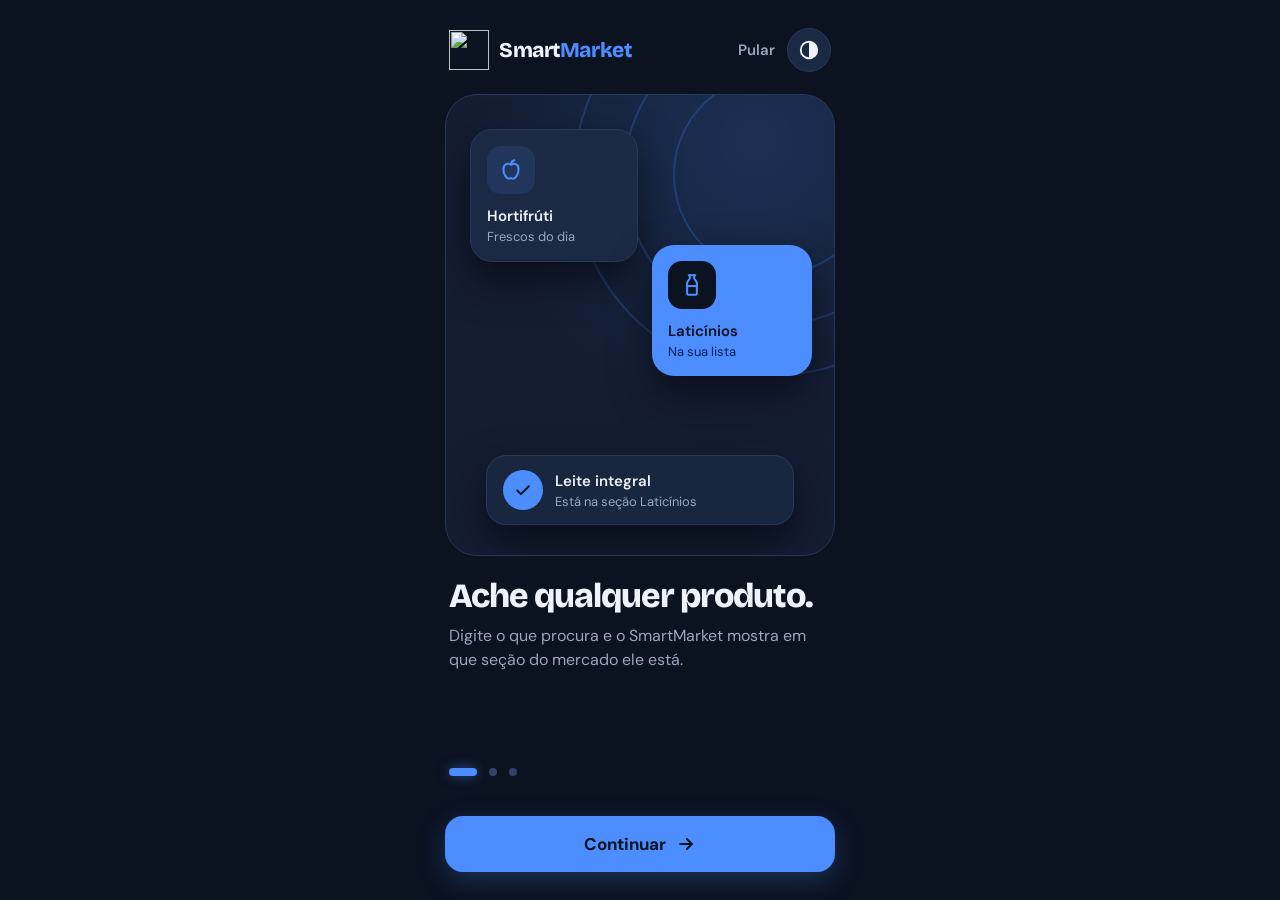
==== commit 68fcc0aa: "fix: desativei a opção de abrir a própria aba. Exemplo "apertar no buscar estando na aba buscar faz " ====
--- a/index.html
+++ b/index.html
@@ -1,9 +1,13 @@
 <!DOCTYPE html>
 <html lang="pt-BR">
 
- <head>
+<head>
   <meta charset="UTF-8">
-  <script>try{if(!localStorage.getItem('smartmarket-boas-vindas'))location.replace('boas-vindas.html')}catch(e){}</script>
+  <script> //Se a pessoa nunca viu o baos vindas é automaticamente mandado
+    try {
+      if (!localStorage.getItem('smartmarket-boas-vindas')) location.replace('boas-vindas.html')
+    } catch (e) { }
+  </script>
   <meta name="viewport" content="width=device-width, initial-scale=1, viewport-fit=cover">
   <meta name="theme-color" content="#0B0F0D">
   <meta name="description" content="Encontre qualquer produto e a seção certa do mercado.">
@@ -12,9 +16,7 @@
   <link rel="preconnect" href="https://fonts.gstatic.com" crossorigin>
   <link rel="stylesheet"
     href="https://fonts.googleapis.com/css2?family=Bricolage+Grotesque:wght@600;800&family=Inter:wght@500;600;700&display=swap">
-  <link rel="stylesheet" href="css/base.css">
   <link rel="stylesheet" href="css/slyle.css">
-  <link rel="stylesheet" href="css/contraste.css">
   <script src="js/contraste.js"></script>
 </head>
 
@@ -22,10 +24,8 @@
   <header class="topo">
     <div class="topo-int">
       <div class="marca">
-        <svg viewBox="0 0 24 24" aria-hidden="true">
-          <path d="M3 4h2.5l2 10h10l2-7H7M9.5 19.5h.01M17 19.5h.01" />
-        </svg>
-        Smartmarket
+        <img class="busca-logo" src="img/logo-smartmarket.webp" alt="" width="40" height="40">
+        SmartMarket
       </div>
       <label class="busca">
         <svg viewBox="0 0 24 24" aria-hidden="true">
@@ -51,17 +51,17 @@
   </main>
 
   <nav class="tabbar" aria-label="Principal">
-        <a href="boas-vindas.html">
+    <a href="boas-vindas.html">
       <svg viewBox="0 0 24 24" aria-hidden="true">
         <path d="M3 10.5 12 3l9 7.5M5 9v11h5v-6h4v6h5V9" />
       </svg>Início
     </a>
-    <a href="index.html" aria-current="page">
+    <div href="index.html" aria-current="page">
       <svg viewBox="0 0 24 24" aria-hidden="true">
         <circle cx="11" cy="11" r="7" />
         <path d="m20 20-4-4" />
       </svg>Buscar
-    </a>
+    </div>
     <a href="lista.html">
       <svg viewBox="0 0 24 24" aria-hidden="true">
         <path d="M9 6h11M9 12h11M9 18h11M4 6h.01M4 12h.01M4 18h.01" />
@@ -70,10 +70,6 @@
   </nav>
 
   <script src="js/data.js"></script>
-  <script src="js/secoes.js"></script>
-  <script src="js/nav.js"></script>
-  <script src="js/busca.js"></script>
-  <script src="js/armazenamento.js"></script>
   <script src="js/script.js"></script>
 </body>
 
--- a/css/slyle.css
+++ b/css/slyle.css
@@ -1,4 +1,166 @@
-/* ===== SmartMarket — busca e mapa (tema escuro) ===== */
+/*index.css*/
+/* ===== SmartMarket — base (tema escuro) ===== */
+
+:root {
+  color-scheme: dark;
+
+  --fundo: #0B1220;
+  --superficie: #131D33;
+  --superficie-2: #1C2944;
+  --borda: #2A3858;
+  --texto: #EEF2FA;
+  --texto-suave: #9AA6BF;
+  --destaque: #4C8DFF;
+  --destaque-forte: #6BA1FF;
+  --sobre-destaque: #0B1220;
+  --alerta: #FF6B4A;
+
+  --papel: var(--fundo);
+  --verde-mercado: var(--superficie);
+  --verde-mercado-escuro: var(--superficie-2);
+  --amarelo-etiqueta: var(--destaque);
+  --grafite: var(--texto);
+  --laranja-sinal: var(--alerta);
+  --cinza-borda: var(--borda);
+
+  --fonte-titulo: 'Bricolage Grotesque', 'Inter', system-ui, sans-serif;
+  --fonte: 'Inter', system-ui, sans-serif
+}
+
+* {
+  margin: 0;
+  padding: 0;
+  box-sizing: border-box
+}
+
+[hidden] {
+  display: none !important
+}
+
+html {
+  -webkit-text-size-adjust: 100%;
+  text-size-adjust: 100%;
+  background: var(--fundo);
+  -webkit-tap-highlight-color: transparent
+}
+
+body {
+  background: var(--fundo);
+  color: var(--texto);
+  font-family: var(--fonte);
+  min-height: 100dvh;
+  padding-bottom: calc(96px + env(safe-area-inset-bottom));
+  display: flex;
+  flex-direction: column;
+  align-items: center;
+  -webkit-font-smoothing: antialiased
+}
+
+::selection {
+  background: var(--destaque);
+  color: var(--sobre-destaque)
+}
+
+.tabbar {
+  position: fixed;
+  left: 0;
+  right: 0;
+  bottom: 0;
+  z-index: 50;
+  display: flex;
+  justify-content: center;
+  gap: 6px;
+  padding: 8px 12px calc(8px + env(safe-area-inset-bottom));
+  background: rgba(19, 29, 51, 0.88);
+  border-top: 1px solid var(--borda);
+  backdrop-filter: blur(14px);
+  -webkit-backdrop-filter: blur(14px)
+}
+
+.tabbar a {
+  position: relative;
+  flex: 1;
+  max-width: 200px;
+  display: flex;
+  flex-direction: column;
+  align-items: center;
+  justify-content: center;
+  gap: 4px;
+  min-height: 56px;
+  padding: 8px 6px;
+  border-radius: 14px;
+  color: var(--texto-suave);
+  text-decoration: none;
+  font-weight: 600;
+  font-size: 13px;
+  transition: color .2s ease, background .2s ease
+}
+
+@media (hover: hover) {
+  .tabbar a:hover {
+    color: var(--texto);
+    background: var(--superficie-2)
+  }
+}
+
+.tabbar a[aria-current="page"] {
+  background: var(--destaque);
+  color: var(--sobre-destaque);
+  box-shadow: 0 6px 22px rgba(76, 141, 255, 0.25)
+}
+
+.tabbar a:focus-visible {
+  outline: 3px solid var(--destaque);
+  outline-offset: 2px
+}
+
+.tabbar svg {
+  width: 22px;
+  height: 22px;
+  fill: none;
+  stroke: currentColor;
+  stroke-width: 2;
+  stroke-linecap: round;
+  stroke-linejoin: round
+}
+
+@media (min-width: 600px) {
+  .tabbar a {
+    flex-direction: row;
+    gap: 8px;
+    font-size: 15px
+  }
+}
+
+#badge {
+  position: absolute;
+  top: 4px;
+  left: calc(50% + 6px);
+  min-width: 20px;
+  padding: 1px 6px;
+  border-radius: 999px;
+  background: var(--alerta);
+  color: #fff;
+  font-size: 11px;
+  font-weight: 700;
+  text-align: center;
+  line-height: 18px
+}
+
+@media (min-width: 600px) {
+  #badge {
+    position: static
+  }
+}
+
+@media (prefers-reduced-motion:reduce) {
+  * {
+    transition: none !important;
+    scroll-behavior: auto !important
+  }
+}
+
+/* ===== Busca e mapa (antes: style.css) ===== */
 
 .topo {
   width: 100%;
@@ -112,7 +274,6 @@
   padding: 16px 14px 0
 }
 
-/* Atalhos de categoria */
 .atalhos {
   display: flex;
   gap: 8px;
@@ -140,7 +301,6 @@
   }
 }
 
-/* Celulares pequenos (ex.: iPhone SE, Androids compactos) */
 @media (max-width: 360px) {
   .marca { font-size: 20px }
   .atalhos button { padding: 9px 13px; font-size: 13px }
@@ -148,7 +308,6 @@
   .gondula { grid-template-columns: 1fr 40px 1fr; padding: 8px }
 }
 
-/* Resultados */
 #resultados {
   display: flex;
   flex-direction: column;
@@ -290,7 +449,6 @@
   outline-offset: 2px
 }
 
-/* Mapa */
 .mapa-titulo {
   font: 800 20px var(--fonte-titulo);
   letter-spacing: -.01em;
@@ -345,7 +503,6 @@
   background: var(--superficie)
 }
 
-/* Resultados ao longo da linha do corredor (mesma linha tracejada do mapa) */
 .trecho {
   position: relative;
   display: flex;
@@ -388,16 +545,17 @@
   border-radius: 11px;
   background: var(--destaque);
   color: var(--sobre-destaque);
-  font: 800 12px var(--fonte)
-}
-
-/* Mapa: o corredor visto de cima, com piso, prateleiras cheias de produtos e etiquetas */
+  font: 800 12px var(--fonte);
+}
+
 .gondula {
   flex: none;
   width: 100%;
+  min-width: 0;
+  overflow: hidden;
   scroll-snap-align: start;
   display: grid;
-  grid-template-columns: 1fr 48px 1fr;
+  grid-template-columns: minmax(0, 1fr) 48px minmax(0, 1fr);
   gap: 4px;
   padding: 10px;
   background:
@@ -442,6 +600,7 @@
 
 .secao {
   position: relative;
+  min-width: 0;
   display: flex;
   flex-direction: column;
   padding: 3px;
@@ -461,9 +620,9 @@
 }
 
 .produtos {
-  --a: hsl(var(--h) 62% 50%);
-  --b: hsl(calc(var(--h) + 35) 72% 62%);
-  --c: hsl(var(--h) 40% 72%);
+ --a: hsl(var(--h) var(--s) 46%);
+ --b: hsl(var(--h) var(--s) 56%);
+ --c: hsl(var(--h) calc(var(--s) * 0.7) 68%);
   flex: 1;
   border-radius: 2px;
   background:
@@ -489,7 +648,7 @@
 
 .etiqueta b {
   font: 800 12px var(--fonte-titulo);
-  color: var(--destaque)
+  color: var(--sobre-destaque)
 }
 
 .etiqueta small {
@@ -540,3 +699,211 @@
 .secao.selecionada .etiqueta b {
   color: var(--sobre-destaque)
 }
+
+#mercado2d.buscando .secao:not(.selecionada):not(.vazia) {
+  opacity: .5;
+}
+
+/* ===== Alto contraste (duplicado de boas-vindas.css) ===== */
+
+.botao-contraste {
+  position: fixed;
+  top: calc(10px + env(safe-area-inset-top));
+  right: 12px;
+  z-index: 60;
+  width: 44px;
+  height: 44px;
+  display: grid;
+  place-items: center;
+  padding: 0;
+  border: 1px solid var(--borda, #2A3858);
+  border-radius: 50%;
+  background: var(--superficie-2, #1C2944);
+  color: var(--texto, #EEF2FA);
+  cursor: pointer;
+  transition: background .15s, color .15s, border-color .15s
+}
+
+.botao-contraste:hover {
+  border-color: var(--destaque, #4C8DFF)
+}
+
+.botao-contraste[aria-pressed="true"] {
+  background: var(--destaque, #4C8DFF);
+  border-color: var(--destaque, #4C8DFF);
+  color: var(--sobre-destaque, #0B1220)
+}
+
+.botao-contraste:focus-visible {
+  outline: 3px solid var(--destaque, #4C8DFF);
+  outline-offset: 3px
+}
+
+.botao-contraste--no-lugar {
+  position: static
+}
+
+html.alto-contraste {
+  --fundo: #000;
+  --superficie: #000;
+  --superficie-2: #000;
+  --borda: #FFF;
+  --texto: #FFF;
+  --texto-suave: #FFF;
+  --destaque: #FFE600;
+  --destaque-forte: #FFE600;
+  --sobre-destaque: #000;
+  --alerta: #FF8A8A;
+
+  --azul: #8FC1FF;
+  --vermelho: #FF9C9C;
+  --verde: #7DFFAA;
+  --neutro: #FFE600;
+
+  --bv-fundo: #000;
+  --bv-superficie: #000;
+  --bv-superficie-2: #000;
+  --bv-borda: #FFF;
+  --bv-texto: #FFF;
+  --bv-texto-suave: #FFF;
+  --bv-destaque: #FFE600;
+  --bv-destaque-forte: #FFE600;
+  --bv-sobre-destaque: #000;
+  --bv-inativo: #FFF;
+  --bv-sombra: none
+}
+
+html.alto-contraste *,
+html.alto-contraste *::before,
+html.alto-contraste *::after {
+  box-shadow: none !important;
+  text-shadow: none !important;
+  backdrop-filter: none !important;
+  -webkit-backdrop-filter: none !important;
+  animation: none !important
+}
+
+html.alto-contraste .topo,
+html.alto-contraste .tabbar,
+html.alto-contraste .painel-topo {
+  background: #000
+}
+
+html.alto-contraste .topo,
+html.alto-contraste .topo-lista {
+  border-bottom: 2px solid #FFF
+}
+
+html.alto-contraste .tabbar {
+  border-top: 2px solid #FFF
+}
+
+html.alto-contraste .busca,
+html.alto-contraste .grupo,
+html.alto-contraste .atalhos button,
+html.alto-contraste .add,
+html.alto-contraste #tabs,
+html.alto-contraste #mercado2d,
+html.alto-contraste .tarefa,
+html.alto-contraste .tarefa-local,
+html.alto-contraste .form-item input,
+html.alto-contraste .botao-contraste,
+html.alto-contraste .bv-ilustracao,
+html.alto-contraste .bv-cartao,
+html.alto-contraste .bv-aviso {
+  border: 2px solid #FFF
+}
+
+html.alto-contraste .tarefa.status-pendente { border-left: 6px solid var(--azul) }
+html.alto-contraste .tarefa.status-indisponivel { border-left: 6px solid var(--vermelho) }
+html.alto-contraste .tarefa.status-comprado { border-left: 6px solid var(--verde) }
+
+html.alto-contraste #barra-pesquisa::placeholder,
+html.alto-contraste .form-item input::placeholder {
+  color: #D0D0D0
+}
+
+html.alto-contraste .tarefa.status-comprado .tarefa-nome {
+  opacity: 1
+}
+
+html.alto-contraste a {
+  text-decoration: underline
+}
+
+html.alto-contraste .tabbar a,
+html.alto-contraste .bv-botao {
+  text-decoration: none
+}
+
+html.alto-contraste .tabbar a {
+  border: 2px solid transparent
+}
+
+html.alto-contraste .tabbar a:hover {
+  border-color: #FFF
+}
+
+html.alto-contraste :focus-visible {
+  outline: 4px solid #FFE600 !important;
+  outline-offset: 3px !important
+}
+
+html.alto-contraste .gondula {
+  background: #000
+}
+
+html.alto-contraste .secao {
+  border: 2px solid #FFF;
+  background: #000
+}
+
+html.alto-contraste .secao.vazia {
+  opacity: .7
+}
+
+html.alto-contraste .secao.selecionada {
+  border: 3px solid #FFE600;
+  background: #000
+}
+
+html.alto-contraste .etiqueta {
+  background: #000;
+  color: #FFF
+}
+
+html.alto-contraste .etiqueta b {
+  color: #FFE600
+}
+
+html.alto-contraste .secao.selecionada .etiqueta,
+html.alto-contraste .secao.selecionada .etiqueta b {
+  background: #FFE600;
+  color: #000
+}
+
+html.alto-contraste .corredor::before,
+html.alto-contraste .trecho::before {
+  border-left-color: #FFF
+}
+
+html.alto-contraste .trecho-nome {
+  border: 2px solid #FFF;
+  color: #FFE600
+}
+
+html.alto-contraste .bv-ilustracao {
+  background: #000
+}
+
+html.alto-contraste .bv-circulos {
+  opacity: .5
+}
+
+html.alto-contraste .bv-cartao--lati small {
+  color: #000
+}
+
+html.alto-contraste .bv-aviso {
+  background: #000
+}
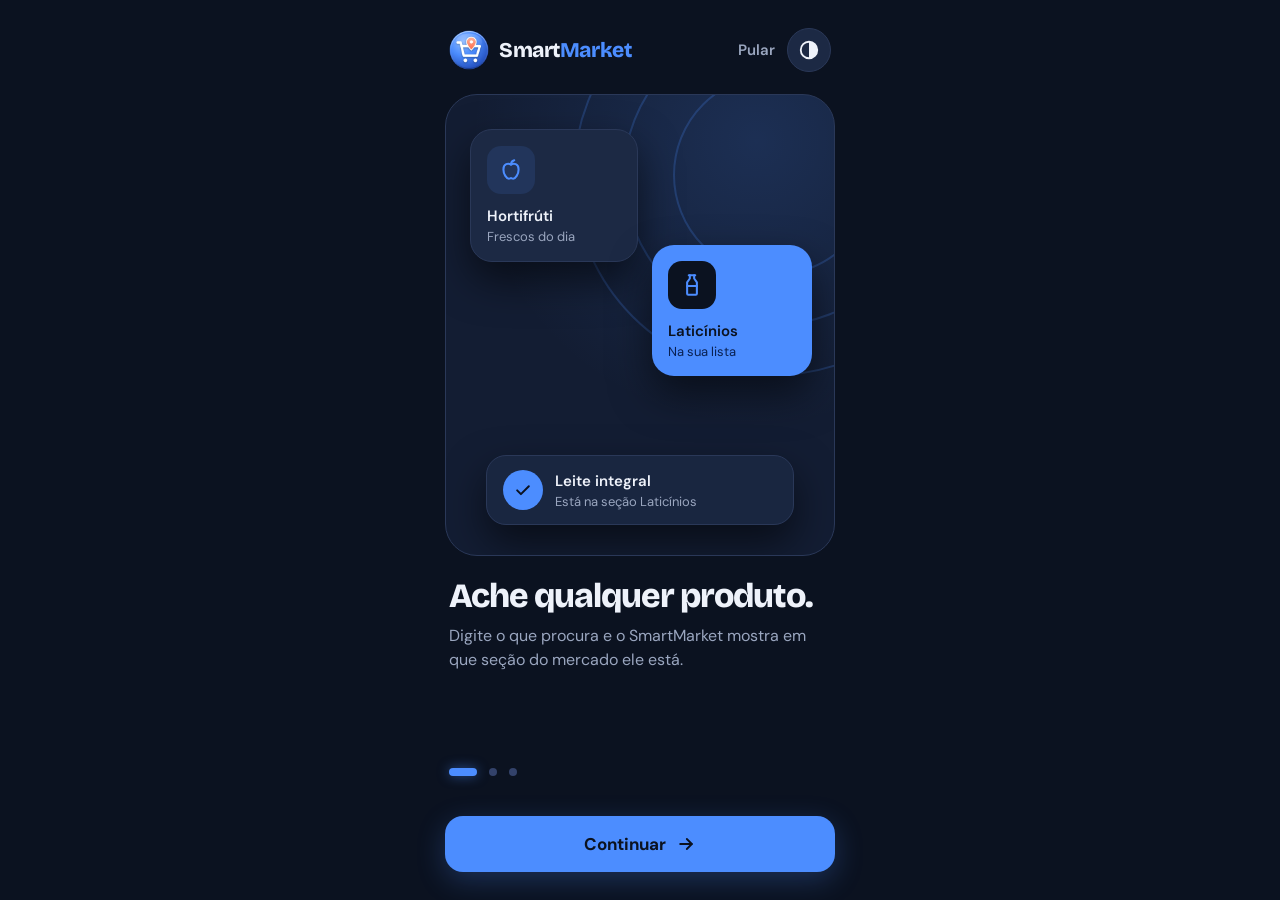
==== commit d03bb4b2: "test: Criei uma nova area para tentar substituir a antiga, ainda tem alguns problemas mas até ent é " ====
--- a/index.html
+++ b/index.html
@@ -62,6 +62,11 @@
         <path d="m20 20-4-4" />
       </svg>Buscar
     </div>
+    <a href="Mapa.html">
+      <svg viewBox="0 0 24 24" aria-hidden="true">
+        <path d="M9 4 3 6v14l6-2 6 2 6-2V4l-6 2-6-2ZM9 4v14M15 6v14" />
+      </svg>Mapa
+    </a>
     <a href="lista.html">
       <svg viewBox="0 0 24 24" aria-hidden="true">
         <path d="M9 6h11M9 12h11M9 18h11M4 6h.01M4 12h.01M4 18h.01" />
--- a/css/slyle.css
+++ b/css/slyle.css
@@ -77,7 +77,7 @@
   -webkit-backdrop-filter: blur(14px)
 }
 
-.tabbar a {
+.tabbar a, .tabbar div {
   position: relative;
   flex: 1;
   max-width: 200px;
@@ -103,7 +103,7 @@
   }
 }
 
-.tabbar a[aria-current="page"] {
+.tabbar a[aria-current="page"], .tabbar div[aria-current="page"] {
   background: var(--destaque);
   color: var(--sobre-destaque);
   box-shadow: 0 6px 22px rgba(76, 141, 255, 0.25)
@@ -268,6 +268,38 @@
   color: var(--texto)
 }
 
+/* ===== Mini logo circular dentro da barra de busca ===== */
+.busca-logo {
+  width: 38px;
+  height: 38px;
+  flex: none;
+  display: grid;
+  place-items: center;
+  border-radius: 50%;
+  background: radial-gradient(circle at 30% 25%, var(--destaque-forte), var(--destaque) 70%);
+  box-shadow: inset 0 0 0 2px rgba(255, 255, 255, .18), 0 2px 8px rgba(76, 141, 255, .35)
+}
+
+.busca-logo svg {
+  width: 22px;
+  height: 22px;
+  fill: none;
+  stroke: var(--sobre-destaque);
+  stroke-width: 2.4;
+  stroke-linecap: round;
+  stroke-linejoin: round
+}
+
+.busca-logo .pino {
+  fill: var(--sobre-destaque);
+  stroke: none
+}
+
+html.alto-contraste .busca-logo {
+  background: var(--destaque);
+  border: 2px solid #FFF
+}
+
 main {
   width: 100%;
   max-width: 560px;
@@ -387,6 +419,22 @@
 
 .grupo ul {
   list-style: none
+}
+
+/* Link para a planta (Mapa.html) no fim de cada grupo de resultados */
+.ver-planta {
+  display: block;
+  padding: 12px 16px;
+  border-top: 1px solid var(--borda);
+  color: var(--destaque-forte);
+  font-weight: 600;
+  font-size: 14px;
+  text-decoration: none
+}
+
+.ver-planta:hover {
+  background: var(--superficie-2);
+  text-decoration: underline
 }
 
 .grupo li {
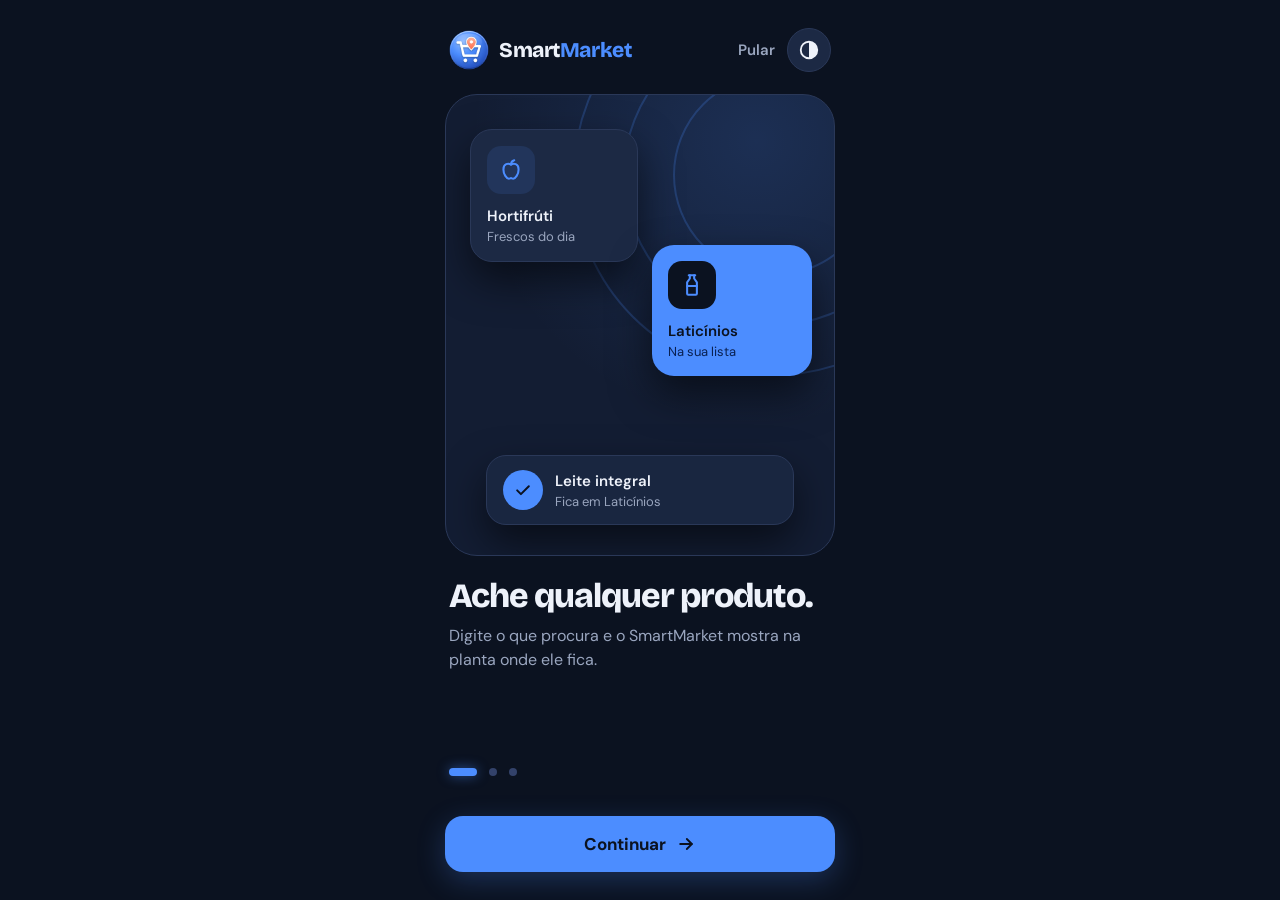
==== commit 7c41e4b3: "tudo" ====
--- a/index.html
+++ b/index.html
@@ -3,51 +3,76 @@
 
 <head>
   <meta charset="UTF-8">
-  <script> //Se a pessoa nunca viu o baos vindas é automaticamente mandado
+  <script> // Quem nunca viu as boas-vindas vai primeiro para lá
     try {
       if (!localStorage.getItem('smartmarket-boas-vindas')) location.replace('boas-vindas.html')
     } catch (e) { }
   </script>
   <meta name="viewport" content="width=device-width, initial-scale=1, viewport-fit=cover">
-  <meta name="theme-color" content="#0B0F0D">
-  <meta name="description" content="Encontre qualquer produto e a seção certa do mercado.">
+  <meta name="theme-color" content="#0B1220">
+  <meta name="description" content="Encontre qualquer produto e veja na planta onde ele fica no mercado.">
   <title>Smartmarket</title>
   <link rel="preconnect" href="https://fonts.googleapis.com">
   <link rel="preconnect" href="https://fonts.gstatic.com" crossorigin>
   <link rel="stylesheet"
     href="https://fonts.googleapis.com/css2?family=Bricolage+Grotesque:wght@600;800&family=Inter:wght@500;600;700&display=swap">
-  <link rel="stylesheet" href="css/slyle.css">
+  <link rel="stylesheet" href="css/style.css">
+  <link rel="stylesheet" href="css/mapa.css">
   <script src="js/contraste.js"></script>
 </head>
 
-<body>
+<body class="pagina-mapa">
   <header class="topo">
     <div class="topo-int">
       <div class="marca">
         <img class="busca-logo" src="img/logo-smartmarket.webp" alt="" width="40" height="40">
         SmartMarket
+        <!-- O botão de alto contraste entra aqui (contraste.js), ao lado da logo -->
+        <div id="lugar-contraste" class="lugar-contraste"></div>
       </div>
       <label class="busca">
         <svg viewBox="0 0 24 24" aria-hidden="true">
           <circle cx="11" cy="11" r="7" />
           <path d="m20 20-4-4" />
         </svg>
-        <input id="barra-pesquisa" type="search" placeholder="O que você procura?" autocomplete="off"
-          enterkeyhint="search" aria-label="Pesquisar produto">
-        <button id="limpar" type="button" aria-label="Limpar pesquisa" hidden>×</button>
+        <input id="busca-mapa" type="search" placeholder="O que você procura?" autocomplete="off" enterkeyhint="search"
+          aria-label="Procurar produto na planta">
+        <button id="limpar-mapa" class="limpar-busca" type="button" aria-label="Limpar pesquisa" hidden>×</button>
       </label>
     </div>
   </header>
 
   <main>
     <section id="atalhos" class="atalhos" aria-label="Atalhos de categorias"></section>
-    <section id="resultados" aria-live="polite"></section>
-    <section>
-      <h2 class="mapa-titulo">Mapa do mercado</h2>
-      <p class="mapa-dica">Toque numa seção para ver o que tem nela.</p>
-      <div id="tabs"></div>
-      <div id="mercado2d"></div>
-    </section>
+
+    <div class="mapa-cabecalho">
+      <div>
+        <h1 class="mapa-titulo">Planta da loja</h1>
+        <p class="mapa-dica">Toque numa área para ver o que tem nela.<span class="so-celular"> Arraste a planta para os lados.</span></p>
+      </div>
+      <div class="mapa-controles" role="group" aria-label="Zoom da planta">
+        <button type="button" id="zoom-menos" aria-label="Diminuir zoom">−</button>
+        <button type="button" id="zoom-ajustar" aria-label="Ajustar planta à tela">
+          <svg viewBox="0 0 24 24" aria-hidden="true">
+            <path d="M4 9V4h5M20 9V4h-5M4 15v5h5M20 15v5h-5" />
+          </svg>
+        </button>
+        <button type="button" id="zoom-mais" aria-label="Aumentar zoom">+</button>
+      </div>
+    </div>
+
+    <div class="mapa-filtros">
+      <button type="button" id="ver-lista" class="chip" aria-pressed="true">
+        <span class="chip-ponto" aria-hidden="true"></span> Minha lista <b id="qtd-lista">0</b>
+      </button>
+      <span id="aviso-mapa" class="aviso-mapa" aria-live="polite"></span>
+    </div>
+
+    <div id="planta-wrap" class="planta-wrap">
+      <svg id="planta" viewBox="60 5 800 560" role="img" aria-label="Planta do mercado"></svg>
+    </div>
+
+    <section id="painel" class="painel" aria-live="polite"></section>
   </main>
 
   <nav class="tabbar" aria-label="Principal">
@@ -56,17 +81,11 @@
         <path d="M3 10.5 12 3l9 7.5M5 9v11h5v-6h4v6h5V9" />
       </svg>Início
     </a>
-    <div href="index.html" aria-current="page">
-      <svg viewBox="0 0 24 24" aria-hidden="true">
-        <circle cx="11" cy="11" r="7" />
-        <path d="m20 20-4-4" />
-      </svg>Buscar
-    </div>
-    <a href="Mapa.html">
+    <div aria-current="page">
       <svg viewBox="0 0 24 24" aria-hidden="true">
         <path d="M9 4 3 6v14l6-2 6 2 6-2V4l-6 2-6-2ZM9 4v14M15 6v14" />
       </svg>Mapa
-    </a>
+    </div>
     <a href="lista.html">
       <svg viewBox="0 0 24 24" aria-hidden="true">
         <path d="M9 6h11M9 12h11M9 18h11M4 6h.01M4 12h.01M4 18h.01" />
@@ -75,7 +94,8 @@
   </nav>
 
   <script src="js/data.js"></script>
-  <script src="js/script.js"></script>
+  <script src="js/comum.js"></script>
+  <script src="js/mapa.js"></script>
 </body>
 
-</html>+</html>
--- a/css/style.css
+++ b/css/style.css
@@ -0,0 +1,631 @@
+/* Base do site (index.html): cores, topo, abas, cartões de produto e alto contraste */
+/* ===== SmartMarket — base (tema escuro) ===== */
+
+:root {
+  color-scheme: dark;
+
+  --fundo: #0B1220;
+  --superficie: #131D33;
+  --superficie-2: #1C2944;
+  --borda: #2A3858;
+  --texto: #EEF2FA;
+  --texto-suave: #9AA6BF;
+  --destaque: #4C8DFF;
+  --destaque-forte: #6BA1FF;
+  --sobre-destaque: #0B1220;
+  --alerta: #FF6B4A;
+
+  --papel: var(--fundo);
+  --verde-mercado: var(--superficie);
+  --verde-mercado-escuro: var(--superficie-2);
+  --amarelo-etiqueta: var(--destaque);
+  --grafite: var(--texto);
+  --laranja-sinal: var(--alerta);
+  --cinza-borda: var(--borda);
+
+  --fonte-titulo: 'Bricolage Grotesque', 'Inter', system-ui, sans-serif;
+  --fonte: 'Inter', system-ui, sans-serif
+}
+
+* {
+  margin: 0;
+  padding: 0;
+  box-sizing: border-box
+}
+
+[hidden] {
+  display: none !important
+}
+
+html {
+  -webkit-text-size-adjust: 100%;
+  text-size-adjust: 100%;
+  background: var(--fundo);
+  -webkit-tap-highlight-color: transparent
+}
+
+body {
+  background: var(--fundo);
+  color: var(--texto);
+  font-family: var(--fonte);
+  min-height: 100dvh;
+  padding-bottom: calc(96px + env(safe-area-inset-bottom));
+  display: flex;
+  flex-direction: column;
+  align-items: center;
+  -webkit-font-smoothing: antialiased
+}
+
+::selection {
+  background: var(--destaque);
+  color: var(--sobre-destaque)
+}
+
+.tabbar {
+  position: fixed;
+  left: 0;
+  right: 0;
+  bottom: 0;
+  z-index: 50;
+  display: flex;
+  justify-content: center;
+  gap: 6px;
+  padding: 8px 12px calc(8px + env(safe-area-inset-bottom));
+  background: rgba(19, 29, 51, 0.88);
+  border-top: 1px solid var(--borda);
+  backdrop-filter: blur(14px);
+  -webkit-backdrop-filter: blur(14px)
+}
+
+.tabbar a, .tabbar div {
+  position: relative;
+  flex: 1;
+  max-width: 200px;
+  display: flex;
+  flex-direction: column;
+  align-items: center;
+  justify-content: center;
+  gap: 4px;
+  min-height: 56px;
+  padding: 8px 6px;
+  border-radius: 14px;
+  color: var(--texto-suave);
+  text-decoration: none;
+  font-weight: 600;
+  font-size: 13px;
+  transition: color .2s ease, background .2s ease
+}
+
+@media (hover: hover) {
+  .tabbar a:hover {
+    color: var(--texto);
+    background: var(--superficie-2)
+  }
+}
+
+.tabbar a[aria-current="page"], .tabbar div[aria-current="page"] {
+  background: var(--destaque);
+  color: var(--sobre-destaque);
+  box-shadow: 0 6px 22px rgba(76, 141, 255, 0.25)
+}
+
+.tabbar a:focus-visible {
+  outline: 3px solid var(--destaque);
+  outline-offset: 2px
+}
+
+.tabbar svg {
+  width: 22px;
+  height: 22px;
+  fill: none;
+  stroke: currentColor;
+  stroke-width: 2;
+  stroke-linecap: round;
+  stroke-linejoin: round
+}
+
+@media (min-width: 600px) {
+  .tabbar a {
+    flex-direction: row;
+    gap: 8px;
+    font-size: 15px
+  }
+}
+
+#badge {
+  position: absolute;
+  top: 4px;
+  left: calc(50% + 6px);
+  min-width: 20px;
+  padding: 1px 6px;
+  border-radius: 999px;
+  background: var(--alerta);
+  color: #fff;
+  font-size: 11px;
+  font-weight: 700;
+  text-align: center;
+  line-height: 18px
+}
+
+@media (min-width: 600px) {
+  #badge {
+    position: static
+  }
+}
+
+@media (prefers-reduced-motion:reduce) {
+  * {
+    transition: none !important;
+    scroll-behavior: auto !important
+  }
+}
+
+/* ===== Busca e mapa (antes: style.css) ===== */
+
+.topo {
+  width: 100%;
+  position: sticky;
+  top: 0;
+  z-index: 20;
+  background: rgba(11, 18, 32, 0.86);
+  border-bottom: 1px solid var(--borda);
+  backdrop-filter: blur(14px);
+  -webkit-backdrop-filter: blur(14px);
+  color: var(--texto);
+  padding: calc(12px + env(safe-area-inset-top)) 14px 14px
+}
+
+.topo-int {
+  max-width: 560px;
+  margin: 0 auto
+}
+
+.marca {
+  display: flex;
+  align-items: center;
+  gap: 8px;
+  margin-bottom: 12px;
+  font: 800 22px var(--fonte-titulo);
+  letter-spacing: -.02em
+}
+
+.marca svg {
+  width: 26px;
+  height: 26px;
+  stroke: var(--destaque);
+  fill: none;
+  stroke-width: 2;
+  stroke-linecap: round;
+  stroke-linejoin: round
+}
+
+.busca {
+  display: flex;
+  align-items: center;
+  gap: 10px;
+  height: 52px;
+  padding: 0 6px 0 14px;
+  background: var(--superficie-2);
+  border: 1px solid var(--borda);
+  border-radius: 14px;
+  box-shadow: 0 0 0 3px transparent;
+  transition: box-shadow .15s, border-color .15s
+}
+
+.busca:focus-within {
+  border-color: var(--destaque);
+  box-shadow: 0 0 0 3px rgba(76, 141, 255, .25)
+}
+
+.busca>svg {
+  width: 20px;
+  height: 20px;
+  flex: none;
+  stroke: var(--texto-suave);
+  fill: none;
+  stroke-width: 2.2;
+  stroke-linecap: round
+}
+
+.busca:focus-within>svg {
+  stroke: var(--destaque)
+}
+
+/* ===== Mini logo circular dentro da barra de busca ===== */
+.busca-logo {
+  width: 38px;
+  height: 38px;
+  flex: none;
+  display: grid;
+  place-items: center;
+  border-radius: 50%;
+  background: radial-gradient(circle at 30% 25%, var(--destaque-forte), var(--destaque) 70%);
+  box-shadow: inset 0 0 0 2px rgba(255, 255, 255, .18), 0 2px 8px rgba(76, 141, 255, .35)
+}
+
+.busca-logo svg {
+  width: 22px;
+  height: 22px;
+  fill: none;
+  stroke: var(--sobre-destaque);
+  stroke-width: 2.4;
+  stroke-linecap: round;
+  stroke-linejoin: round
+}
+
+.busca-logo .pino {
+  fill: var(--sobre-destaque);
+  stroke: none
+}
+
+html.alto-contraste .busca-logo {
+  background: var(--destaque);
+  border: 2px solid #FFF
+}
+
+main {
+  width: 100%;
+  max-width: 560px;
+  padding: 16px 14px 0
+}
+
+.atalhos {
+  display: flex;
+  gap: 8px;
+  overflow-x: auto;
+  padding-bottom: 16px;
+  scrollbar-width: none
+}
+
+.atalhos button {
+  flex: none;
+  padding: 10px 16px;
+  border: 1px solid var(--borda);
+  border-radius: 999px;
+  background: var(--superficie);
+  color: var(--texto);
+  font: 600 14px var(--fonte);
+  cursor: pointer;
+  transition: border-color .15s, color .15s, background .15s
+}
+
+@media (hover: hover) {
+  .atalhos button:hover {
+    border-color: var(--destaque);
+    color: var(--destaque)
+  }
+}
+
+@media (max-width: 360px) {
+  .marca { font-size: 20px }
+  .atalhos button { padding: 9px 13px; font-size: 13px }
+}
+
+#resultados {
+  display: flex;
+  flex-direction: column;
+  gap: 14px;
+  margin-bottom: 24px;
+  scroll-margin-top: 140px
+}
+
+#resultados:empty {
+  display: none
+}
+
+.info-busca {
+  font-size: 13px;
+  color: var(--texto-suave)
+}
+
+.vazio {
+  padding: 24px 12px;
+  text-align: center;
+  color: var(--texto-suave);
+  line-height: 1.5
+}
+
+.grupo {
+  background: var(--superficie);
+  border: 1px solid var(--borda);
+  border-radius: 16px;
+  overflow: hidden
+}
+
+.placa {
+  display: flex;
+  align-items: stretch;
+  width: 100%;
+  border: 0;
+  background: var(--destaque);
+  color: var(--sobre-destaque);
+  text-align: left;
+  font: inherit;
+  cursor: pointer
+}
+
+.placa-num {
+  display: grid;
+  place-items: center;
+  min-width: 64px;
+  background: var(--sobre-destaque);
+  color: var(--destaque);
+  font: 800 30px var(--fonte-titulo)
+}
+
+.placa-txt {
+  flex: 1;
+  display: flex;
+  flex-direction: column;
+  justify-content: center;
+  padding: 10px 12px
+}
+
+.placa-txt b {
+  font: 800 17px var(--fonte-titulo)
+}
+
+.placa-txt small {
+  font-size: 12px;
+  font-weight: 600
+}
+
+.placa-mapa {
+  align-self: center;
+  padding: 0 12px;
+  font-size: 12px;
+  font-weight: 700;
+  text-decoration: underline
+}
+
+.grupo ul {
+  list-style: none
+}
+
+.grupo li {
+  display: flex;
+  align-items: center;
+  gap: 10px;
+  padding: 10px 10px 10px 14px;
+  border-top: 1px solid var(--borda)
+}
+
+.grupo li:first-child {
+  border-top: 0
+}
+
+.nome {
+  flex: 1;
+  font-size: 15px;
+  font-weight: 600;
+  line-height: 1.3
+}
+
+.preco {
+  font-size: 14px;
+  font-weight: 700;
+  color: var(--destaque);
+  white-space: nowrap
+}
+
+.add {
+  flex: none;
+  width: 44px;
+  height: 44px;
+  border: 1px solid var(--borda);
+  border-radius: 12px;
+  background: var(--superficie-2);
+  color: var(--destaque);
+  font-size: 24px;
+  line-height: 1;
+  cursor: pointer;
+  transition: background .15s, color .15s, border-color .15s
+}
+
+.add:hover {
+  border-color: var(--destaque)
+}
+
+.add[aria-pressed="true"] {
+  background: var(--destaque);
+  border-color: var(--destaque);
+  color: var(--sobre-destaque)
+}
+
+.placa:focus-visible,
+.add:focus-visible,
+.atalhos button:focus-visible {
+  outline: 3px solid var(--destaque);
+  outline-offset: 2px
+}
+
+.mapa-titulo {
+  font: 800 20px var(--fonte-titulo);
+  letter-spacing: -.01em;
+  color: var(--texto)
+}
+
+.mapa-dica {
+  margin: 4px 0 12px;
+  font-size: 13px;
+  color: var(--texto-suave)
+}
+
+.botao-contraste {
+  position: fixed;
+  top: calc(10px + env(safe-area-inset-top));
+  right: 12px;
+  z-index: 60;
+  width: 44px;
+  height: 44px;
+  display: grid;
+  place-items: center;
+  padding: 0;
+  border: 1px solid var(--borda, #2A3858);
+  border-radius: 50%;
+  background: var(--superficie-2, #1C2944);
+  color: var(--texto, #EEF2FA);
+  cursor: pointer;
+  transition: background .15s, color .15s, border-color .15s
+}
+
+.botao-contraste:hover {
+  border-color: var(--destaque, #4C8DFF)
+}
+
+.botao-contraste[aria-pressed="true"] {
+  background: var(--destaque, #4C8DFF);
+  border-color: var(--destaque, #4C8DFF);
+  color: var(--sobre-destaque, #0B1220)
+}
+
+.botao-contraste:focus-visible {
+  outline: 3px solid var(--destaque, #4C8DFF);
+  outline-offset: 3px
+}
+
+.botao-contraste--no-lugar {
+  position: static
+}
+
+html.alto-contraste {
+  --fundo: #000;
+  --superficie: #000;
+  --superficie-2: #000;
+  --borda: #FFF;
+  --texto: #FFF;
+  --texto-suave: #FFF;
+  --destaque: #FFE600;
+  --destaque-forte: #FFE600;
+  --sobre-destaque: #000;
+  --alerta: #FF8A8A;
+
+  --azul: #8FC1FF;
+  --vermelho: #FF9C9C;
+  --verde: #7DFFAA;
+  --neutro: #FFE600;
+
+  --bv-fundo: #000;
+  --bv-superficie: #000;
+  --bv-superficie-2: #000;
+  --bv-borda: #FFF;
+  --bv-texto: #FFF;
+  --bv-texto-suave: #FFF;
+  --bv-destaque: #FFE600;
+  --bv-destaque-forte: #FFE600;
+  --bv-sobre-destaque: #000;
+  --bv-inativo: #FFF;
+  --bv-sombra: none
+}
+
+html.alto-contraste *,
+html.alto-contraste *::before,
+html.alto-contraste *::after {
+  box-shadow: none !important;
+  text-shadow: none !important;
+  backdrop-filter: none !important;
+  -webkit-backdrop-filter: none !important;
+  animation: none !important
+}
+
+html.alto-contraste .topo,
+html.alto-contraste .tabbar,
+html.alto-contraste .painel-topo {
+  background: #000
+}
+
+html.alto-contraste .topo,
+html.alto-contraste .topo-lista {
+  border-bottom: 2px solid #FFF
+}
+
+html.alto-contraste .tabbar {
+  border-top: 2px solid #FFF
+}
+
+html.alto-contraste .busca,
+html.alto-contraste .grupo,
+html.alto-contraste .atalhos button,
+html.alto-contraste .add,
+html.alto-contraste .tarefa,
+html.alto-contraste .tarefa-local,
+html.alto-contraste .form-item input,
+html.alto-contraste .botao-contraste,
+html.alto-contraste .bv-ilustracao,
+html.alto-contraste .bv-cartao,
+html.alto-contraste .bv-aviso {
+  border: 2px solid #FFF
+}
+
+html.alto-contraste .tarefa.status-pendente { border-left: 6px solid var(--azul) }
+html.alto-contraste .tarefa.status-indisponivel { border-left: 6px solid var(--vermelho) }
+html.alto-contraste .tarefa.status-comprado { border-left: 6px solid var(--verde) }
+
+html.alto-contraste #busca-mapa::placeholder,
+html.alto-contraste .form-item input::placeholder {
+  color: #D0D0D0
+}
+
+html.alto-contraste .tarefa.status-comprado .tarefa-nome {
+  opacity: 1
+}
+
+html.alto-contraste a {
+  text-decoration: underline
+}
+
+html.alto-contraste .tabbar a,
+html.alto-contraste .bv-botao {
+  text-decoration: none
+}
+
+html.alto-contraste .tabbar a {
+  border: 2px solid transparent
+}
+
+html.alto-contraste .tabbar a:hover {
+  border-color: #FFF
+}
+
+html.alto-contraste :focus-visible {
+  outline: 4px solid #FFE600 !important;
+  outline-offset: 3px !important
+}
+
+html.alto-contraste .bv-ilustracao {
+  background: #000
+}
+
+html.alto-contraste .bv-circulos {
+  opacity: .5
+}
+
+html.alto-contraste .bv-cartao--lati small {
+  color: #000
+}
+
+html.alto-contraste .bv-aviso {
+  background: #000
+}
+/* ===== Celulares pequenos (até 380px) ===== */
+@media (max-width: 380px) {
+  .topo { padding-left: 12px; padding-right: 12px }
+  main { padding-left: 12px; padding-right: 12px }
+  .placa-num { min-width: 50px; font-size: 24px }
+  .placa-txt { padding: 8px 10px }
+  .placa-txt b { font-size: 16px }
+  .placa-txt small { font-size: 11px }
+  .placa-mapa { padding: 0 10px; font-size: 11px }
+  .grupo li { gap: 8px; padding: 8px 8px 8px 12px }
+  .nome { font-size: 14px }
+  .preco { font-size: 13px }
+  .add { width: 40px; height: 40px; font-size: 22px }
+  .tabbar { gap: 2px; padding-left: 6px; padding-right: 6px }
+  .tabbar a, .tabbar div { font-size: 12px; padding: 6px 2px }
+}
+
+/* Botão de alto contraste na mesma linha da logo, encostado à direita */
+.marca .lugar-contraste {
+  margin-left: auto;
+  display: flex
+}
--- a/css/mapa.css
+++ b/css/mapa.css
@@ -0,0 +1,473 @@
+/* ===== SmartMarket — Planta interativa (Mapa.html) =====
+   A base (cores, topo, tabbar, cartões de produto, alto contraste) vem do style.css. */
+
+body.pagina-mapa main,
+body.pagina-mapa .topo-int {
+  max-width: 1000px
+}
+
+/* Campo de busca (o do index usa o id #barra-pesquisa) */
+#busca-mapa {
+  -webkit-appearance: none;
+  appearance: none;
+  flex: 1;
+  min-width: 0;
+  border: 0;
+  outline: 0;
+  background: transparent;
+  font: 600 17px var(--fonte);
+  color: var(--texto)
+}
+
+#busca-mapa::placeholder {
+  color: #7D8AA6;
+  font-weight: 500
+}
+
+#busca-mapa::-webkit-search-cancel-button {
+  display: none
+}
+
+.selo[hidden] {
+  display: none
+}
+
+/* Botão de limpar a busca (o do index usa o id #limpar) */
+.limpar-busca {
+  width: 40px;
+  height: 40px;
+  flex: none;
+  border: 0;
+  border-radius: 10px;
+  background: transparent;
+  font-size: 24px;
+  color: var(--texto-suave);
+  cursor: pointer
+}
+
+.limpar-busca:hover {
+  background: var(--superficie);
+  color: var(--texto)
+}
+
+/* ===== Cabeçalho e controles ===== */
+.mapa-cabecalho {
+  display: flex;
+  align-items: flex-end;
+  justify-content: space-between;
+  gap: 12px;
+  margin-bottom: 12px
+}
+
+.mapa-cabecalho .mapa-titulo {
+  margin-top: 0
+}
+
+.mapa-controles {
+  display: flex;
+  gap: 6px;
+  flex: none
+}
+
+.mapa-controles button {
+  width: 42px;
+  height: 42px;
+  display: grid;
+  place-items: center;
+  border: 1px solid var(--borda);
+  border-radius: 12px;
+  background: var(--superficie);
+  color: var(--texto);
+  font: 700 20px var(--fonte);
+  cursor: pointer;
+  transition: border-color .15s, color .15s
+}
+
+.mapa-controles button:hover:not(:disabled) {
+  border-color: var(--destaque);
+  color: var(--destaque)
+}
+
+.mapa-controles button:disabled {
+  opacity: .4;
+  cursor: default
+}
+
+.mapa-controles svg {
+  width: 20px;
+  height: 20px;
+  fill: none;
+  stroke: currentColor;
+  stroke-width: 2.2;
+  stroke-linecap: round;
+  stroke-linejoin: round
+}
+
+.mapa-filtros {
+  display: flex;
+  align-items: center;
+  flex-wrap: wrap;
+  gap: 8px 12px;
+  margin-bottom: 12px
+}
+
+.chip {
+  display: inline-flex;
+  align-items: center;
+  gap: 8px;
+  padding: 9px 14px;
+  border: 1px solid var(--borda);
+  border-radius: 999px;
+  background: var(--superficie);
+  color: var(--texto-suave);
+  font: 600 14px var(--fonte);
+  cursor: pointer;
+  transition: border-color .15s, color .15s, background .15s
+}
+
+.chip b {
+  min-width: 22px;
+  padding: 1px 7px;
+  border-radius: 999px;
+  background: var(--superficie-2);
+  color: var(--texto);
+  font-size: 12px;
+  text-align: center
+}
+
+.chip-ponto {
+  width: 10px;
+  height: 10px;
+  border-radius: 50%;
+  border: 2px solid var(--texto-suave)
+}
+
+.chip[aria-pressed="true"] {
+  border-color: var(--destaque);
+  color: var(--texto)
+}
+
+.chip[aria-pressed="true"] .chip-ponto {
+  border-color: var(--destaque);
+  background: var(--destaque)
+}
+
+.chip:focus-visible,
+.mapa-controles button:focus-visible,
+.painel-fechar:focus-visible {
+  outline: 3px solid var(--destaque);
+  outline-offset: 2px
+}
+
+.aviso-mapa {
+  color: var(--destaque-forte);
+  font-size: 14px;
+  font-weight: 600
+}
+
+/* ===== A planta ===== */
+/* A planta rola só para os lados; para cima e para baixo quem rola é a página.
+   Assim o dedo em cima da planta não "trava" a tela no celular. */
+.planta-wrap {
+  overflow-x: auto;
+  overflow-y: hidden;
+  border: 1px solid var(--borda);
+  border-radius: 18px;
+  background: #0D1526;
+  scrollbar-width: thin;
+  -webkit-overflow-scrolling: touch;
+  overscroll-behavior-x: contain;
+  touch-action: pan-x pan-y
+}
+
+#planta {
+  display: block;
+  width: 820px;
+  height: auto;
+  font-family: var(--fonte);
+  user-select: none;
+  -webkit-user-select: none
+}
+
+#planta text {
+  text-anchor: middle;
+  dominant-baseline: central;
+  pointer-events: none
+}
+
+.piso {
+  fill: #111B30;
+  stroke: #C9D3E8;
+  stroke-width: 5;
+  stroke-linejoin: round
+}
+
+.servico rect {
+  fill: #18223A;
+  stroke: #33415F;
+  stroke-width: 1.5;
+  stroke-dasharray: 5 4
+}
+
+.servico text {
+  fill: #8592AE;
+  font-weight: 600
+}
+
+.entrada path {
+  fill: none;
+  stroke: #3DDC84;
+  stroke-width: 4;
+  stroke-linecap: round;
+  stroke-linejoin: round
+}
+
+.entrada text {
+  fill: #3DDC84;
+  font-size: 10px;
+  font-weight: 700;
+  letter-spacing: .06em
+}
+
+/* Áreas clicáveis: a cor vem de --h e --s, definidos no mapa.js */
+.area {
+  cursor: pointer;
+  outline: none;
+  transition: opacity .2s
+}
+
+.area rect,
+.area path {
+  fill: hsl(var(--h) var(--s) 30%);
+  stroke: hsl(var(--h) var(--s) 52%);
+  stroke-width: 1.5;
+  transition: fill .15s, stroke .15s
+}
+
+.area > text {
+  fill: #EEF2FA;
+  font-weight: 600
+}
+
+@media (hover: hover) {
+  .area:hover rect,
+  .area:hover path {
+    fill: hsl(var(--h) var(--s) 38%)
+  }
+}
+
+.area:focus-visible rect,
+.area:focus-visible path {
+  stroke: var(--texto);
+  stroke-width: 3
+}
+
+/* Tem item da lista nessa área */
+.area.na-lista rect,
+.area.na-lista path {
+  stroke: var(--destaque-forte);
+  stroke-width: 2.5
+}
+
+/* Procurando: apaga o que não tem resultado */
+#planta.buscando .area:not(.achada):not(.ativa) {
+  opacity: .25
+}
+
+.area.achada rect,
+.area.achada path {
+  fill: hsl(var(--h) calc(var(--s) + 15%) 42%);
+  stroke: #FFD166;
+  stroke-width: 2.5
+}
+
+/* Área aberta no painel */
+.area.ativa rect,
+.area.ativa path {
+  fill: hsl(var(--h) calc(var(--s) + 15%) 46%);
+  stroke: #FFFFFF;
+  stroke-width: 3.5
+}
+
+/* Camada dos contadores: não bloqueia o toque nas áreas */
+.selos {
+  pointer-events: none
+}
+
+.selo circle {
+  fill: var(--destaque);
+  stroke: #0D1526;
+  stroke-width: 2.5
+}
+
+.selo text {
+  fill: var(--sobre-destaque);
+  font-size: 11px;
+  font-weight: 700
+}
+
+.selo[data-tipo="busca"] circle {
+  fill: #FFD166
+}
+
+/* ===== Painel abaixo da planta ===== */
+.painel {
+  margin-top: 18px
+}
+
+.painel-topo-mapa {
+  display: flex;
+  align-items: center;
+  justify-content: space-between;
+  gap: 12px;
+  margin-bottom: 12px
+}
+
+.painel-topo-mapa h2,
+.painel-titulo {
+  font: 800 22px var(--fonte-titulo);
+  letter-spacing: -.01em;
+  margin-bottom: 12px
+}
+
+.painel-topo-mapa h2 {
+  margin-bottom: 0
+}
+
+.painel-fechar {
+  width: 40px;
+  height: 40px;
+  flex: none;
+  border: 1px solid var(--borda);
+  border-radius: 12px;
+  background: var(--superficie);
+  color: var(--texto);
+  font-size: 22px;
+  cursor: pointer
+}
+
+.painel-dica {
+  padding: 18px;
+  border: 1px dashed var(--borda);
+  border-radius: 16px;
+  color: var(--texto-suave);
+  text-align: center;
+  line-height: 1.5
+}
+
+.painel .placa:not([data-ir]),
+.painel .placa[data-ir=""] {
+  cursor: default
+}
+
+.vazio-li {
+  color: var(--texto-suave)
+}
+
+@media (max-width: 480px) {
+  .mapa-cabecalho {
+    align-items: center
+  }
+
+  .mapa-controles button {
+    width: 38px;
+    height: 38px
+  }
+}
+
+/* ===== Alto contraste ===== */
+html.alto-contraste .planta-wrap {
+  background: #000;
+  border: 2px solid #FFF
+}
+
+html.alto-contraste .piso { fill: #000; stroke: #FFF }
+html.alto-contraste .servico rect {
+  fill: #000;
+  stroke: #FFF
+}
+
+html.alto-contraste .servico text { fill: #FFF }
+
+html.alto-contraste .area rect,
+html.alto-contraste .area path {
+  fill: #000;
+  stroke: #FFF;
+  stroke-width: 2
+}
+
+html.alto-contraste .area.na-lista rect,
+html.alto-contraste .area.na-lista path {
+  stroke: #8FC1FF;
+  stroke-width: 4
+}
+
+html.alto-contraste .area.achada rect,
+html.alto-contraste .area.achada path,
+html.alto-contraste .area.ativa rect,
+html.alto-contraste .area.ativa path {
+  fill: #FFE600;
+  stroke: #FFE600
+}
+
+html.alto-contraste .area.achada > text,
+html.alto-contraste .area.ativa > text {
+  fill: #000
+}
+
+html.alto-contraste .selo circle { fill: #FFE600; stroke: #000 }
+html.alto-contraste .selo text { fill: #000 }
+
+html.alto-contraste .chip,
+html.alto-contraste .mapa-controles button,
+html.alto-contraste .painel-fechar {
+  border: 2px solid #FFF
+}
+
+/* ===== Celular ===== */
+.so-celular { display: none }
+
+@media (max-width: 600px) {
+  .so-celular { display: inline }
+
+  /* A planta cabe entre o topo fixo e a barra de baixo */
+  .planta-wrap {
+    border-radius: 14px
+  }
+
+  .mapa-cabecalho .mapa-titulo { font-size: 22px }
+  .mapa-dica { font-size: 13px }
+  .painel-topo-mapa h2, .painel-titulo { font-size: 19px }
+}
+
+@media (max-width: 380px) {
+  .mapa-controles { gap: 4px }
+  .mapa-controles button { width: 36px; height: 36px; border-radius: 10px }
+  .chip { padding: 8px 12px; font-size: 13px }
+}
+
+/* Botão "Ver todos os produtos de ..." (quando vem um item da lista) */
+.ver-area {
+  display: block;
+  width: 100%;
+  margin-top: 14px;
+  padding: 14px;
+  border: 1px dashed var(--borda);
+  border-radius: 14px;
+  background: transparent;
+  color: var(--destaque-forte);
+  font: 600 15px var(--fonte);
+  cursor: pointer
+}
+
+.ver-area:hover {
+  border-color: var(--destaque);
+  background: var(--superficie)
+}
+
+.ver-area:focus-visible {
+  outline: 3px solid var(--destaque);
+  outline-offset: 2px
+}
+
+html.alto-contraste .ver-area { border: 2px dashed #FFF }
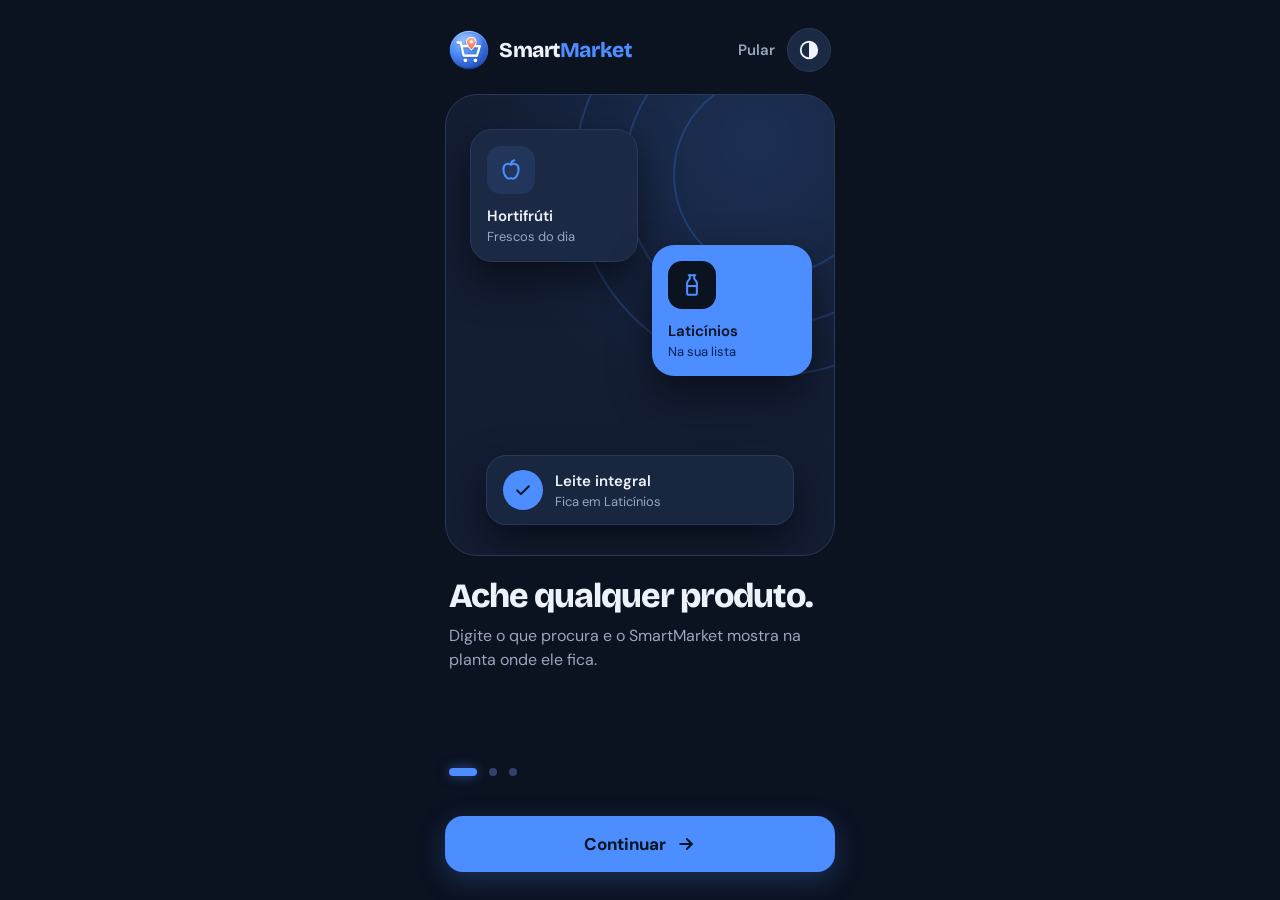
==== commit 797d4860: "feat: site funciona offline e pode ser instalado (PWA) Service worker no sw.js; manifest e ícones do" ====
--- a/index.html
+++ b/index.html
@@ -3,7 +3,7 @@
 
 <head>
   <meta charset="UTF-8">
-  <script> // Quem nunca viu as boas-vindas vai primeiro para lá
+  <script>
     try {
       if (!localStorage.getItem('smartmarket-boas-vindas')) location.replace('boas-vindas.html')
     } catch (e) { }
@@ -18,6 +18,9 @@
     href="https://fonts.googleapis.com/css2?family=Bricolage+Grotesque:wght@600;800&family=Inter:wght@500;600;700&display=swap">
   <link rel="stylesheet" href="css/style.css">
   <link rel="stylesheet" href="css/mapa.css">
+  <link rel="manifest" href="offline/manifest.webmanifest">
+  <link rel="icon" href="offline/icone-192.png" type="image/png">
+  <link rel="apple-touch-icon" href="offline/icone-apple-180.png">
   <script src="js/contraste.js"></script>
 </head>
 
@@ -27,7 +30,6 @@
       <div class="marca">
         <img class="busca-logo" src="img/logo-smartmarket.webp" alt="" width="40" height="40">
         SmartMarket
-        <!-- O botão de alto contraste entra aqui (contraste.js), ao lado da logo -->
         <div id="lugar-contraste" class="lugar-contraste"></div>
       </div>
       <label class="busca">
@@ -96,6 +98,10 @@
   <script src="js/data.js"></script>
   <script src="js/comum.js"></script>
   <script src="js/mapa.js"></script>
+  <script>
+    if ("serviceWorker" in navigator) navigator.serviceWorker.register("sw.js");
+  </script>
 </body>
 
 </html>
+
--- a/css/style.css
+++ b/css/style.css
@@ -1,6 +1,3 @@
-/* Base do site (index.html): cores, topo, abas, cartões de produto e alto contraste */
-/* ===== SmartMarket — base (tema escuro) ===== */
-
 :root {
   color-scheme: dark;
 
@@ -125,7 +122,7 @@
 }
 
 @media (min-width: 600px) {
-  .tabbar a {
+  .tabbar a, .tabbar div {
     flex-direction: row;
     gap: 8px;
     font-size: 15px
@@ -160,8 +157,6 @@
   }
 }
 
-/* ===== Busca e mapa (antes: style.css) ===== */
-
 .topo {
   width: 100%;
   position: sticky;
@@ -189,7 +184,7 @@
   letter-spacing: -.02em
 }
 
-.marca svg {
+.marca > svg {
   width: 26px;
   height: 26px;
   stroke: var(--destaque);
@@ -231,7 +226,6 @@
   stroke: var(--destaque)
 }
 
-/* ===== Mini logo circular dentro da barra de busca ===== */
 .busca-logo {
   width: 38px;
   height: 38px;
@@ -607,7 +601,6 @@
 html.alto-contraste .bv-aviso {
   background: #000
 }
-/* ===== Celulares pequenos (até 380px) ===== */
 @media (max-width: 380px) {
   .topo { padding-left: 12px; padding-right: 12px }
   main { padding-left: 12px; padding-right: 12px }
@@ -624,8 +617,8 @@
   .tabbar a, .tabbar div { font-size: 12px; padding: 6px 2px }
 }
 
-/* Botão de alto contraste na mesma linha da logo, encostado à direita */
 .marca .lugar-contraste {
   margin-left: auto;
   display: flex
 }
+
--- a/css/mapa.css
+++ b/css/mapa.css
@@ -1,12 +1,8 @@
-/* ===== SmartMarket — Planta interativa (Mapa.html) =====
-   A base (cores, topo, tabbar, cartões de produto, alto contraste) vem do style.css. */
-
 body.pagina-mapa main,
 body.pagina-mapa .topo-int {
   max-width: 1000px
 }
 
-/* Campo de busca (o do index usa o id #barra-pesquisa) */
 #busca-mapa {
   -webkit-appearance: none;
   appearance: none;
@@ -32,7 +28,6 @@
   display: none
 }
 
-/* Botão de limpar a busca (o do index usa o id #limpar) */
 .limpar-busca {
   width: 40px;
   height: 40px;
@@ -50,7 +45,6 @@
   color: var(--texto)
 }
 
-/* ===== Cabeçalho e controles ===== */
 .mapa-cabecalho {
   display: flex;
   align-items: flex-end;
@@ -165,9 +159,6 @@
   font-weight: 600
 }
 
-/* ===== A planta ===== */
-/* A planta rola só para os lados; para cima e para baixo quem rola é a página.
-   Assim o dedo em cima da planta não "trava" a tela no celular. */
 .planta-wrap {
   overflow-x: auto;
   overflow-y: hidden;
@@ -229,7 +220,6 @@
   letter-spacing: .06em
 }
 
-/* Áreas clicáveis: a cor vem de --h e --s, definidos no mapa.js */
 .area {
   cursor: pointer;
   outline: none;
@@ -262,14 +252,12 @@
   stroke-width: 3
 }
 
-/* Tem item da lista nessa área */
 .area.na-lista rect,
 .area.na-lista path {
   stroke: var(--destaque-forte);
   stroke-width: 2.5
 }
 
-/* Procurando: apaga o que não tem resultado */
 #planta.buscando .area:not(.achada):not(.ativa) {
   opacity: .25
 }
@@ -281,7 +269,6 @@
   stroke-width: 2.5
 }
 
-/* Área aberta no painel */
 .area.ativa rect,
 .area.ativa path {
   fill: hsl(var(--h) calc(var(--s) + 15%) 46%);
@@ -289,7 +276,6 @@
   stroke-width: 3.5
 }
 
-/* Camada dos contadores: não bloqueia o toque nas áreas */
 .selos {
   pointer-events: none
 }
@@ -310,7 +296,6 @@
   fill: #FFD166
 }
 
-/* ===== Painel abaixo da planta ===== */
 .painel {
   margin-top: 18px
 }
@@ -375,7 +360,6 @@
   }
 }
 
-/* ===== Alto contraste ===== */
 html.alto-contraste .planta-wrap {
   background: #000;
   border: 2px solid #FFF
@@ -424,13 +408,11 @@
   border: 2px solid #FFF
 }
 
-/* ===== Celular ===== */
 .so-celular { display: none }
 
 @media (max-width: 600px) {
   .so-celular { display: inline }
 
-  /* A planta cabe entre o topo fixo e a barra de baixo */
   .planta-wrap {
     border-radius: 14px
   }
@@ -446,7 +428,6 @@
   .chip { padding: 8px 12px; font-size: 13px }
 }
 
-/* Botão "Ver todos os produtos de ..." (quando vem um item da lista) */
 .ver-area {
   display: block;
   width: 100%;
@@ -471,3 +452,4 @@
 }
 
 html.alto-contraste .ver-area { border: 2px dashed #FFF }
+
